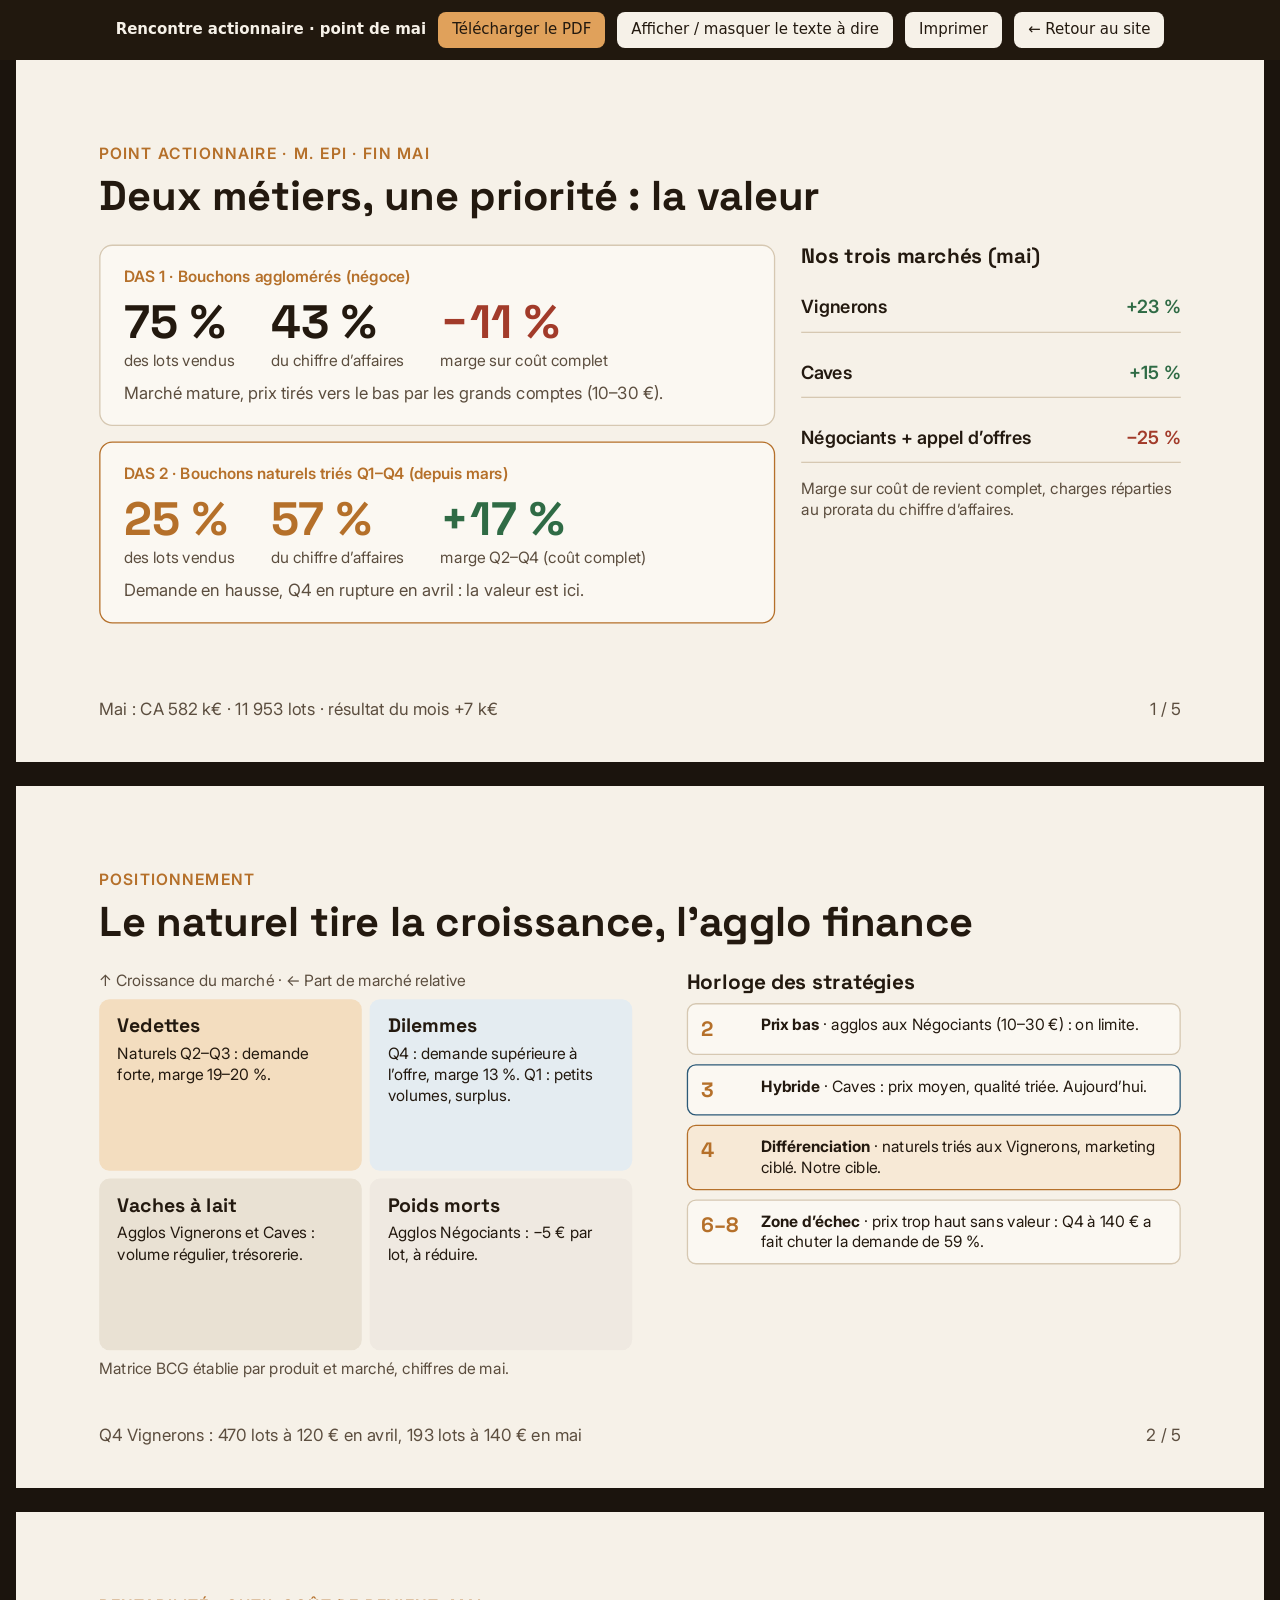
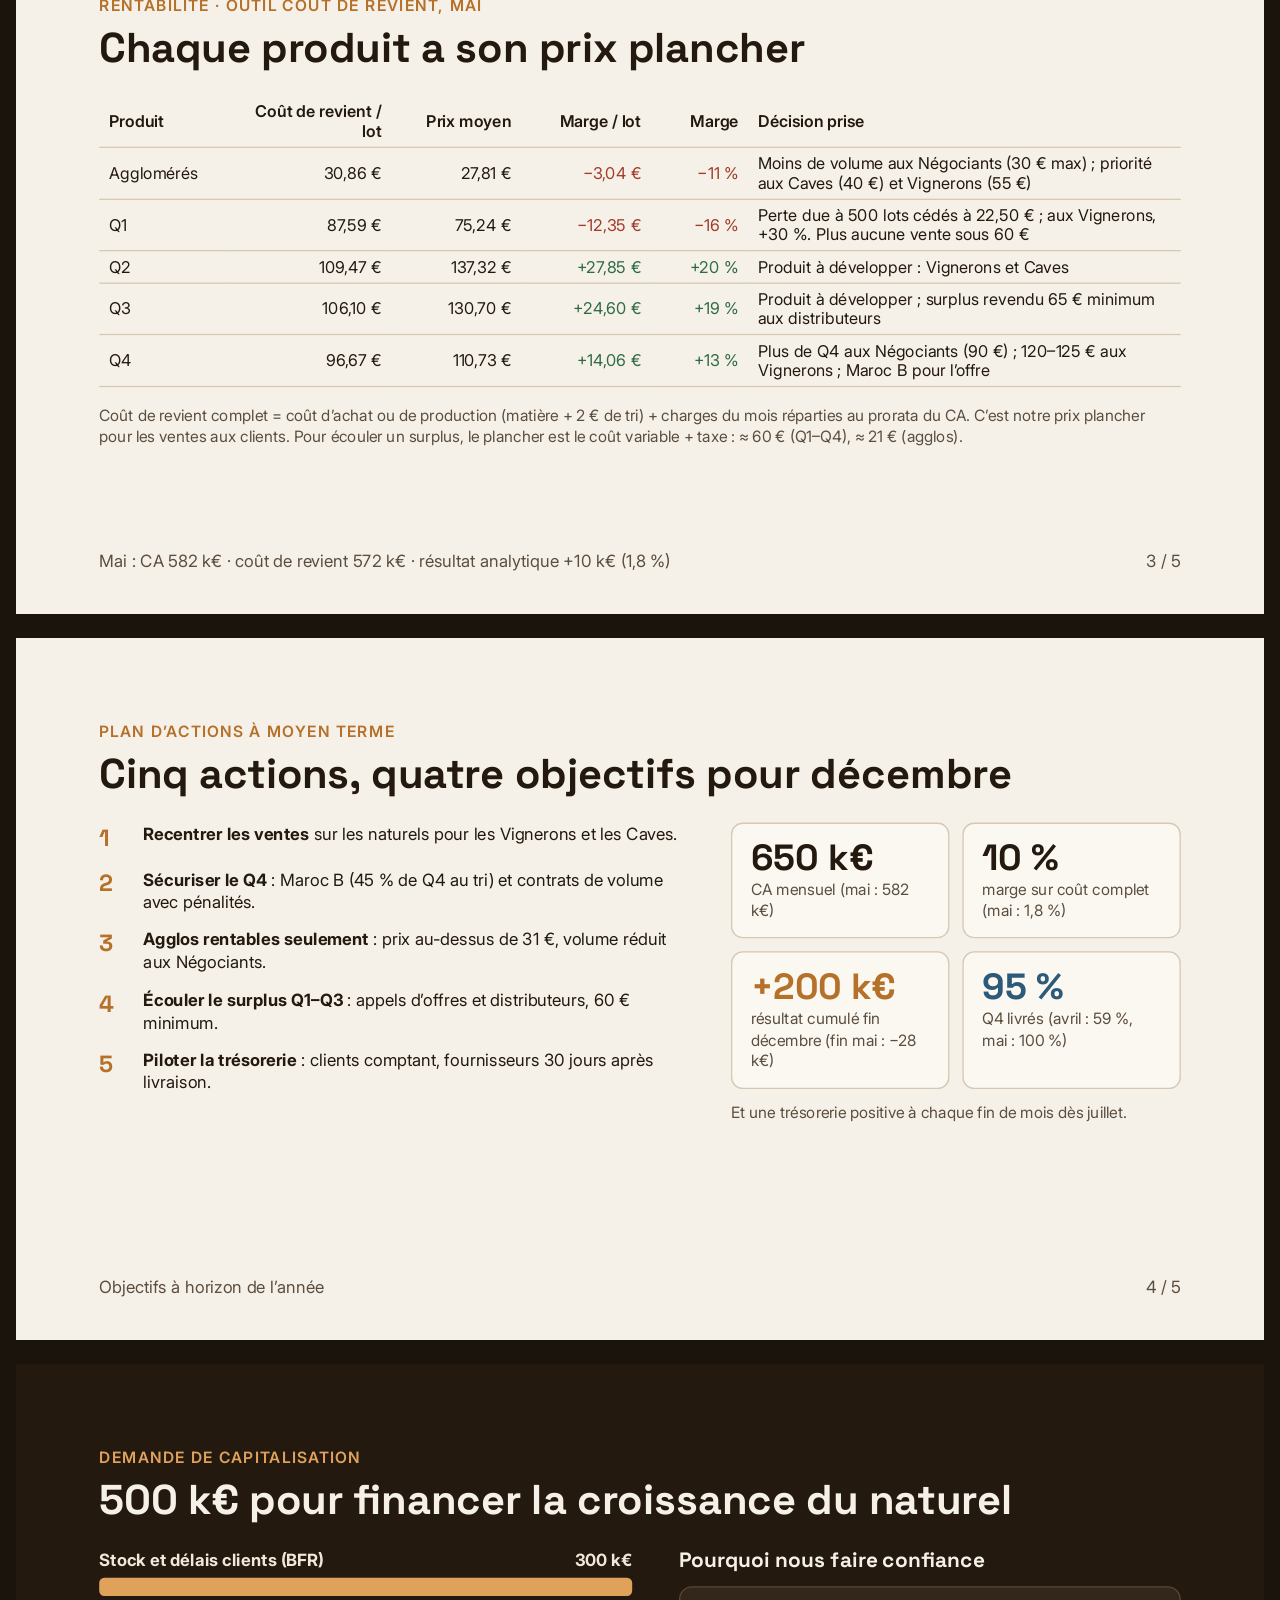
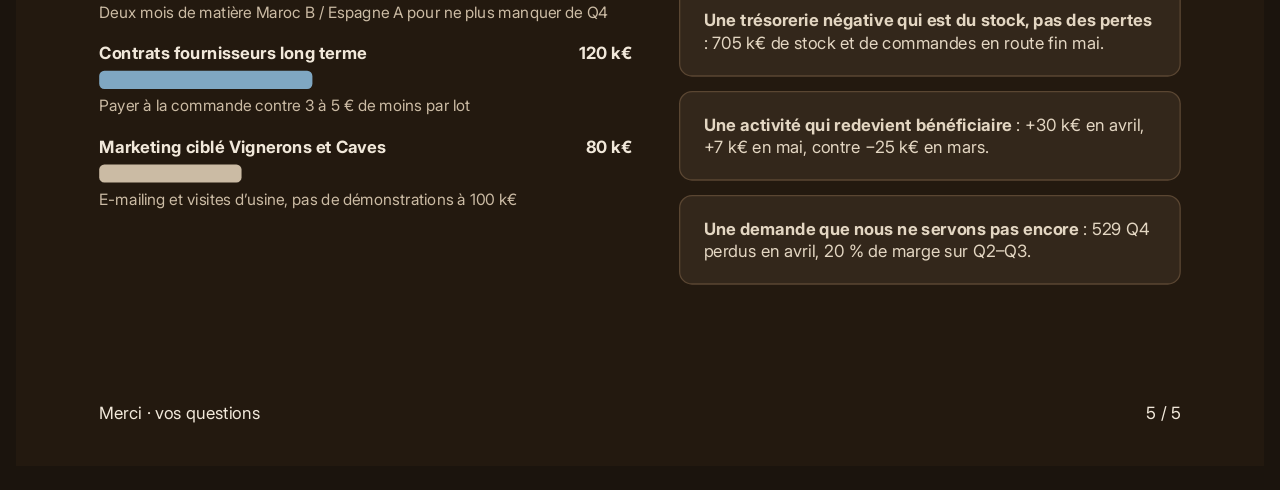
==== diaporama.html @ 63d37f74 "v2.14 : diaporama de la rencontre actionnaire (page + PDF téléchargeable), lien dans le tableau de b" ====
<!doctype html>
<html lang="fr"><head><meta charset="utf-8"><meta name="viewport" content="width=device-width, initial-scale=1">
<title>Rencontre actionnaire · point de mai</title>
<link rel="preconnect" href="https://fonts.googleapis.com"><link rel="stylesheet" href="https://fonts.googleapis.com/css2?family=Space+Grotesk:wght@300..700&family=Inter:wght@400;600&display=swap">
<style>
* { margin: 0; box-sizing: border-box; }
html, body { background: #1b140d; }
body { font: 32px/1.2 'Inter', Arial, sans-serif; }
.stage { width: 1920px; height: 1080px; position: relative; overflow: hidden; transform-origin: top left; }
.stage > section { width: 1920px; height: 1080px; position: relative; overflow: hidden; }
h1 { font-size: 96px; font-weight: 600 } h2 { font-size: 64px; font-weight: 600 } h3 { font-size: 44px; font-weight: 600 }
table { width: 100%; border-collapse: collapse; }
th, td { padding: .35em .6em; text-align: left; border-bottom: 2px solid #D6C8B2; }
th { font-weight: 600; }
.slot { position: relative; margin: 0 auto 24px; }
.fadeup { animation: none !important; }
.toolbar { position: sticky; top: 0; z-index: 5; display: flex; gap: 12px; align-items: center; justify-content: center; flex-wrap: wrap; padding: 12px 16px; background: #23190Fee; font: 15px/1.3 system-ui, sans-serif; color: #F6F1E8; }
.toolbar a, .toolbar button { font: inherit; color: #23190F; background: #F6F1E8; border: 0; border-radius: 8px; padding: 8px 14px; text-decoration: none; cursor: pointer; }
.toolbar .primary { background: #E0A15B; }
.notes { max-width: 980px; margin: 0 auto 48px; padding: 16px 20px; background: #F6F1E8; color: #23190F; border-radius: 10px; font: 16px/1.5 system-ui, sans-serif; display: none; }
.notes p + p { margin-top: 8px; }
body.shownotes .notes { display: block; }
@media print {
  @page { size: 1920px 1080px; margin: 0; }
  html, body { background: none; }
  .toolbar, .notes { display: none !important; }
  .slot { margin: 0; width: 1920px !important; height: 1080px !important; page-break-after: always; break-after: page; }
  .stage { transform: none !important; }
  .fadeup { animation: none !important; }
}

:root {
  --ink: #23190F;
  --paper: #F6F1E8;
  --paper2: #EDE4D4;
  --cork: #B5702A;
  --blue: #2C5A78;
  --muted: #5C4E3F;
  --line: #D6C8B2;
  --good: #2F6B45;
  --bad: #A23B2A;
}
body { font-family: 'Inter', Arial, sans-serif; color: var(--ink); }
section { padding: 128px 128px 160px; background: var(--paper); counter-increment: page; display: flex; flex-direction: column; }
section.dark { background: var(--ink); color: var(--paper); }
h1, h2, h3 { font-family: 'Space Grotesk', Arial, sans-serif; color: var(--ink); }
section.dark h1, section.dark h2, section.dark h3 { color: var(--paper); }
h2 { font-size: 64px; font-weight: 700; line-height: 1.05; margin-bottom: 40px; }
h3 { font-size: 32px; font-weight: 700; line-height: 1.15; }
p { font-size: 26px; line-height: 1.35; }
.eyebrow { font-size: 24px; font-weight: 600; color: var(--cork); letter-spacing: 2px; text-transform: uppercase; margin-bottom: 16px; }
.footer { position: absolute; left: 128px; bottom: 64px; width: 1664px; font-size: 24px; color: var(--muted); display: flex; justify-content: space-between; }
section.dark .footer { color: #CBBBA4; }
.row { display: flex; gap: 40px; }
.col { display: flex; flex-direction: column; gap: 24px; }
.card { background: #FBF8F2; border: 2px solid var(--line); border-radius: 20px; padding: 32px 36px; display: flex; flex-direction: column; gap: 16px; }
.card.accent { border-color: var(--cork); }
.card .tag { font-size: 24px; font-weight: 600; color: var(--cork); }
.card .body { font-size: 26px; color: var(--muted); }
.big { font-family: 'Space Grotesk', Arial, sans-serif; font-size: 72px; font-weight: 700; line-height: 1; color: var(--ink); }
.big.cork { color: var(--cork); }
.big.blue { color: var(--blue); }
.label { font-size: 24px; color: var(--muted); }
.stat { display: flex; flex-direction: column; gap: 8px; }
.seg { display: flex; justify-content: space-between; align-items: center; padding: 18px 0; border-bottom: 2px solid var(--line); }
.seg .name { font-size: 28px; font-weight: 600; }
.seg .val { font-size: 28px; font-weight: 600; }
.pos { color: var(--good); }
.neg { color: var(--bad); }
table.t { font-size: 26px; color: var(--ink); width: 1664px; }
.note { font-size: 24px; color: var(--muted); }
.quad { display: grid; grid-template-columns: 1fr 1fr; grid-template-rows: 1fr 1fr; gap: 12px; width: 820px; height: 540px; }
.qcell { border-radius: 16px; padding: 24px 28px; display: flex; flex-direction: column; gap: 10px; }
.qcell h3 { font-size: 30px; }
.qcell p { font-size: 24px; }
.q-star { background: #F3DDBF; }
.q-ques { background: #E4ECF1; }
.q-cow { background: #E9E1D3; }
.q-dog { background: #EFE9E1; }
.axis { font-size: 24px; color: var(--muted); }
.clock { display: flex; flex-direction: column; gap: 14px; width: 760px; }
.cl { display: flex; gap: 20px; align-items: flex-start; padding: 16px 20px; border-radius: 14px; background: #FBF8F2; border: 2px solid var(--line); }
.cl.now { border-color: var(--blue); }
.cl.target { border-color: var(--cork); background: #F7E9D6; }
.cl .n { font-family: 'Space Grotesk', Arial, sans-serif; font-size: 32px; font-weight: 700; color: var(--cork); width: 72px; flex-shrink: 0; }
.cl p { font-size: 24px; }
.action { display: flex; gap: 20px; align-items: flex-start; }
.action .n { font-family: 'Space Grotesk', Arial, sans-serif; font-size: 36px; font-weight: 700; color: var(--cork); width: 48px; flex-shrink: 0; }
.action p { font-size: 26px; }
.goal { background: #FBF8F2; border: 2px solid var(--line); border-radius: 18px; padding: 24px 28px; display: flex; flex-direction: column; gap: 6px; }
.goal .big { font-size: 56px; }
.bar { height: 28px; border-radius: 8px; }
.use { display: flex; flex-direction: column; gap: 10px; }
.use .top { display: flex; justify-content: space-between; }
.use .top p { font-size: 26px; }
section.dark .card { background: #33271B; border-color: #5A4632; }
section.dark .card .body { color: #E3D6C2; }
section.dark .label { color: #CBBBA4; }
section.dark .big { color: var(--paper); }
section.dark .big.cork { color: #E0A15B; }
section.dark p { color: #F1E8DA; }
section.dark .eyebrow { color: #E0A15B; }
.fadeup { animation: fadeup 600ms ease-out both; animation-delay: calc(var(--i, 0) * 120ms); }
@keyframes fadeup { from { opacity: 0; transform: translateY(16px); } to { opacity: 1; transform: translateY(0); } }
</style></head>
<body>
<div class="toolbar"><b>Rencontre actionnaire · point de mai</b>
<a class="primary" href="diaporama-actionnaire.pdf" download>Télécharger le PDF</a>
<button id="notesBtn">Afficher / masquer le texte à dire</button>
<button id="printBtn">Imprimer</button>
<a href="./">← Retour au site</a></div>
<div class="slot"><div class="stage"><section id="diag" data-transition="fade">
<p class="eyebrow">Point actionnaire · M. EPI · fin mai</p>
<h2>Deux métiers, une priorité : la valeur</h2>
<div class="row" style="flex:1">
<div class="col" style="width:1040px">
<div class="card fadeup" style="--i:0">
<p class="tag">DAS 1 · Bouchons agglomérés (négoce)</p>
<div class="row" style="gap:56px">
<div class="stat"><p class="big">75 %</p><p class="label">des lots vendus</p></div>
<div class="stat"><p class="big">43 %</p><p class="label">du chiffre d’affaires</p></div>
<div class="stat"><p class="big neg">−11 %</p><p class="label">marge sur coût complet</p></div>
</div>
<p class="body">Marché mature, prix tirés vers le bas par les grands comptes (10–30 €).</p>
</div>
<div class="card accent fadeup" style="--i:1">
<p class="tag">DAS 2 · Bouchons naturels triés Q1–Q4 (depuis mars)</p>
<div class="row" style="gap:56px">
<div class="stat"><p class="big cork">25 %</p><p class="label">des lots vendus</p></div>
<div class="stat"><p class="big cork">57 %</p><p class="label">du chiffre d’affaires</p></div>
<div class="stat"><p class="big pos">+17 %</p><p class="label">marge Q2–Q4 (coût complet)</p></div>
</div>
<p class="body">Demande en hausse, Q4 en rupture en avril : la valeur est ici.</p>
</div>
</div>
<div class="col fadeup" style="--i:2;width:584px">
<h3>Nos trois marchés (mai)</h3>
<div class="seg"><p class="name">Vignerons</p><p class="val pos">+23 %</p></div>
<div class="seg"><p class="name">Caves</p><p class="val pos">+15 %</p></div>
<div class="seg"><p class="name">Négociants + appel d’offres</p><p class="val neg">−25 %</p></div>
<p class="note">Marge sur coût de revient complet, charges réparties au prorata du chiffre d’affaires.</p>
</div>
</div>
<div class="footer"><p>Mai : CA 582 k€ · 11 953 lots · résultat du mois +7 k€</p><p>1 / 5</p></div>

</section>
</div></div><div class="notes"><b>Texte à dire · diapositive 1</b><p>Bonjour Monsieur EPI. En cinq minutes : notre diagnostic, notre positionnement, la rentabilité de chaque produit, notre plan et une demande de capital.</p><p>Nous avons deux domaines d’activité. Les agglomérés, notre métier historique : trois lots sur quatre, mais une marge négative sur coût complet, parce que les grands comptes imposent des prix entre 10 et 30 euros.</p><p>Depuis le rachat des trieuses en mars, les bouchons naturels triés : un lot sur quatre seulement, mais déjà 57 % du chiffre d’affaires et environ 17 % de marge sur les qualités Q2 à Q4.</p><p>Côté marchés, les Vignerons et les Caves sont rentables ; les Négociants, avec l’appel d’offres de mai, nous coûtent de l’argent. Notre diagnostic est simple : la valeur est dans le naturel, vendu aux Vignerons et aux Caves.</p></div><div class="slot"><div class="stage"><section id="bcg" data-transition="fade">
<p class="eyebrow">Positionnement</p>
<h2>Le naturel tire la croissance, l’agglo finance</h2>
<div class="row" style="gap:84px">
<div class="col" style="gap:12px">
<p class="axis">↑ Croissance du marché · ← Part de marché relative</p>
<div class="quad fadeup" style="--i:0">
<div class="qcell q-star"><h3>Vedettes</h3><p>Naturels Q2–Q3 : demande forte, marge 19–20 %.</p></div>
<div class="qcell q-ques"><h3>Dilemmes</h3><p>Q4 : demande supérieure à l’offre, marge 13 %. Q1 : petits volumes, surplus.</p></div>
<div class="qcell q-cow"><h3>Vaches à lait</h3><p>Agglos Vignerons et Caves : volume régulier, trésorerie.</p></div>
<div class="qcell q-dog"><h3>Poids morts</h3><p>Agglos Négociants : −5 € par lot, à réduire.</p></div>
</div>
<p class="note">Matrice BCG établie par produit et marché, chiffres de mai.</p>
</div>
<div class="clock fadeup" style="--i:1">
<h3>Horloge des stratégies</h3>
<div class="cl"><p class="n">2</p><p><b>Prix bas</b> · agglos aux Négociants (10–30 €) : on limite.</p></div>
<div class="cl now"><p class="n">3</p><p><b>Hybride</b> · Caves : prix moyen, qualité triée. Aujourd’hui.</p></div>
<div class="cl target"><p class="n">4</p><p><b>Différenciation</b> · naturels triés aux Vignerons, marketing ciblé. Notre cible.</p></div>
<div class="cl"><p class="n">6–8</p><p><b>Zone d’échec</b> · prix trop haut sans valeur : Q4 à 140 € a fait chuter la demande de 59 %.</p></div>
</div>
</div>
<div class="footer"><p>Q4 Vignerons : 470 lots à 120 € en avril, 193 lots à 140 € en mai</p><p>2 / 5</p></div>

</section>
</div></div><div class="notes"><b>Texte à dire · diapositive 2</b><p>Sur la matrice BCG, nos vedettes sont les bouchons naturels Q2 et Q3 : la demande monte et nous gagnons environ 20 % sur coût complet.</p><p>Le Q4 est un dilemme : la demande dépasse notre offre, mais sa marge est plus faible. Nous sécurisons son approvisionnement avec le Maroc B, qui donne 45 % de Q4 au tri.</p><p>Les agglomérés vendus aux Vignerons et aux Caves sont nos vaches à lait : ils font du volume et de la trésorerie. Les agglomérés vendus aux Négociants sont un poids mort : nous perdons environ 5 euros par lot.</p><p>Sur l’horloge des stratégies, nous quittons le prix bas pour aller vers la différenciation : des bouchons triés par qualité, vendus aux Vignerons avec un marketing ciblé. Nous avons aussi appris la limite : à 140 euros, la demande de Q4 des Vignerons a chuté de 59 %. Nous redescendons vers 120–125 euros.</p></div><div class="slot"><div class="stage"><section id="rentab" data-transition="fade">
<p class="eyebrow">Rentabilité · outil Coût de revient, mai</p>
<h2>Chaque produit a son prix plancher</h2>
<table class="t" style="font-size:25px">
<tr><th style="width:12%">Produit</th><th style="width:15%;text-align:right">Coût de revient / lot</th><th style="width:12%;text-align:right">Prix moyen</th><th style="width:12%;text-align:right">Marge / lot</th><th style="width:9%;text-align:right">Marge</th><th style="width:40%">Décision prise</th></tr>
<tr><td>Agglomérés</td><td style="text-align:right">30,86 €</td><td style="text-align:right">27,81 €</td><td style="text-align:right;color:#A23B2A">−3,04 €</td><td style="text-align:right;color:#A23B2A">−11 %</td><td>Moins de volume aux Négociants (30 € max) ; priorité aux Caves (40 €) et Vignerons (55 €)</td></tr>
<tr><td>Q1</td><td style="text-align:right">87,59 €</td><td style="text-align:right">75,24 €</td><td style="text-align:right;color:#A23B2A">−12,35 €</td><td style="text-align:right;color:#A23B2A">−16 %</td><td>Perte due à 500 lots cédés à 22,50 € ; aux Vignerons, +30 %. Plus aucune vente sous 60 €</td></tr>
<tr><td>Q2</td><td style="text-align:right">109,47 €</td><td style="text-align:right">137,32 €</td><td style="text-align:right;color:#2F6B45">+27,85 €</td><td style="text-align:right;color:#2F6B45">+20 %</td><td>Produit à développer : Vignerons et Caves</td></tr>
<tr><td>Q3</td><td style="text-align:right">106,10 €</td><td style="text-align:right">130,70 €</td><td style="text-align:right;color:#2F6B45">+24,60 €</td><td style="text-align:right;color:#2F6B45">+19 %</td><td>Produit à développer ; surplus revendu 65 € minimum aux distributeurs</td></tr>
<tr><td>Q4</td><td style="text-align:right">96,67 €</td><td style="text-align:right">110,73 €</td><td style="text-align:right;color:#2F6B45">+14,06 €</td><td style="text-align:right;color:#2F6B45">+13 %</td><td>Plus de Q4 aux Négociants (90 €) ; 120–125 € aux Vignerons ; Maroc B pour l’offre</td></tr>
</table>
<p class="note" style="margin-top:28px">Coût de revient complet = coût d’achat ou de production (matière + 2 € de tri) + charges du mois réparties au prorata du CA. C’est notre prix plancher pour les ventes aux clients. Pour écouler un surplus, le plancher est le coût variable + taxe : ≈ 60 € (Q1–Q4), ≈ 21 € (agglos).</p>
<div class="footer"><p>Mai : CA 582 k€ · coût de revient 572 k€ · résultat analytique +10 k€ (1,8 %)</p><p>3 / 5</p></div>

</section>
</div></div><div class="notes"><b>Texte à dire · diapositive 3</b><p>Voici la rentabilité de nos produits en mai, calculée avec l’outil Coût de revient : coût d’achat ou de production, plus les charges du mois réparties au prorata du chiffre d’affaires.</p><p>Les agglomérés nous coûtent 30,86 euros par lot et se vendent en moyenne 27,81 euros : nous perdons 3 euros par lot, à cause des Négociants plafonnés à 30 euros. Décision : moins de volume chez eux, priorité aux Caves et aux Vignerons.</p><p>Le Q1 est en perte uniquement à cause de 500 lots cédés à 22,50 euros lors de l’appel d’offres, une erreur que nous assumons. Vendu aux Vignerons, il rapporte 30 %. Nouvelle règle : aucune vente sous 60 euros.</p><p>Q2 et Q3 rapportent 20 % : ce sont les produits à développer. Le Q4 rapporte 13 % : nous arrêtons de le vendre 90 euros aux Négociants et sécurisons son approvisionnement.</p><p>Au total, en mai, 582 000 euros de chiffre d’affaires pour 572 000 euros de coût de revient : nous sommes à l’équilibre, et chaque décision ici vise à faire monter cette marge.</p></div><div class="slot"><div class="stage"><section id="plan" data-transition="fade">
<p class="eyebrow">Plan d’actions à moyen terme</p>
<h2>Cinq actions, quatre objectifs pour décembre</h2>
<div class="row" style="gap:72px">
<div class="col fadeup" style="--i:0;width:900px;gap:22px">
<div class="action"><p class="n">1</p><p><b>Recentrer les ventes</b> sur les naturels pour les Vignerons et les Caves.</p></div>
<div class="action"><p class="n">2</p><p><b>Sécuriser le Q4</b> : Maroc B (45 % de Q4 au tri) et contrats de volume avec pénalités.</p></div>
<div class="action"><p class="n">3</p><p><b>Agglos rentables seulement</b> : prix au-dessus de 31 €, volume réduit aux Négociants.</p></div>
<div class="action"><p class="n">4</p><p><b>Écouler le surplus Q1–Q3</b> : appels d’offres et distributeurs, 60 € minimum.</p></div>
<div class="action"><p class="n">5</p><p><b>Piloter la trésorerie</b> : clients comptant, fournisseurs 30 jours après livraison.</p></div>
</div>
<div class="col fadeup" style="--i:1;width:692px;gap:20px">
<div class="row" style="gap:20px">
<div class="goal" style="width:336px"><p class="big">650 k€</p><p class="label">CA mensuel (mai : 582 k€)</p></div>
<div class="goal" style="width:336px"><p class="big">10 %</p><p class="label">marge sur coût complet (mai : 1,8 %)</p></div>
</div>
<div class="row" style="gap:20px">
<div class="goal" style="width:336px"><p class="big cork">+200 k€</p><p class="label">résultat cumulé fin décembre (fin mai : −28 k€)</p></div>
<div class="goal" style="width:336px"><p class="big blue">95 %</p><p class="label">Q4 livrés (avril : 59 %, mai : 100 %)</p></div>
</div>
<p class="note">Et une trésorerie positive à chaque fin de mois dès juillet.</p>
</div>
</div>
<div class="footer"><p>Objectifs à horizon de l’année</p><p>4 / 5</p></div>

</section>
</div></div><div class="notes"><b>Texte à dire · diapositive 4</b><p>Notre plan tient en cinq actions.</p><p>Un : recentrer nos ventes sur les bouchons naturels, pour les Vignerons et les Caves, nos clients rentables.</p><p>Deux : sécuriser le Q4, avec le Maroc B qui donne 45 % de Q4 au tri, et des contrats de volume avec nos industriels, avec des pénalités écrites.</p><p>Trois : ne vendre d’agglomérés qu’à un prix rentable, au-dessus de 31 euros, et réduire le volume aux Négociants.</p><p>Quatre : écouler les Q1 à Q3 en trop par les appels d’offres et les ventes entre distributeurs, jamais sous 60 euros.</p><p>Cinq : piloter la trésorerie, avec des clients qui paient comptant et des fournisseurs payés 30 jours après la livraison.</p><p>Nos objectifs pour décembre : 650 000 euros de chiffre d’affaires par mois, 10 % de marge sur coût complet, un résultat cumulé de plus 200 000 euros, 95 % des Q4 livrés, et une trésorerie positive chaque mois dès juillet.</p></div><div class="slot"><div class="stage"><section id="capital" class="dark">
<p class="eyebrow">Demande de capitalisation</p>
<h2>500 k€ pour financer la croissance du naturel</h2>
<div class="row" style="gap:72px">
<div class="col fadeup" style="--i:0;width:820px;gap:28px">
<div class="use"><div class="top"><p><b>Stock et délais clients (BFR)</b></p><p><b>300 k€</b></p></div><div class="bar" style="width:820px;background:#E0A15B"></div><p class="label">Deux mois de matière Maroc B / Espagne A pour ne plus manquer de Q4</p></div>
<div class="use"><div class="top"><p><b>Contrats fournisseurs long terme</b></p><p><b>120 k€</b></p></div><div class="bar" style="width:328px;background:#7FA7C2"></div><p class="label">Payer à la commande contre 3 à 5 € de moins par lot</p></div>
<div class="use"><div class="top"><p><b>Marketing ciblé Vignerons et Caves</b></p><p><b>80 k€</b></p></div><div class="bar" style="width:219px;background:#CBBBA4"></div><p class="label">E-mailing et visites d’usine, pas de démonstrations à 100 k€</p></div>
</div>
<div class="col fadeup" style="--i:1;width:772px;gap:22px">
<h3>Pourquoi nous faire confiance</h3>
<div class="card"><p class="body"><b>Une trésorerie négative qui est du stock, pas des pertes</b> : 705 k€ de stock et de commandes en route fin mai.</p></div>
<div class="card"><p class="body"><b>Une activité qui redevient bénéficiaire</b> : +30 k€ en avril, +7 k€ en mai, contre −25 k€ en mars.</p></div>
<div class="card"><p class="body"><b>Une demande que nous ne servons pas encore</b> : 529 Q4 perdus en avril, 20 % de marge sur Q2–Q3.</p></div>
</div>
</div>
<div class="footer"><p>Merci · vos questions</p><p>5 / 5</p></div>

</section>
</div></div><div class="notes"><b>Texte à dire · diapositive 5</b><p>Pour finir, nous demandons 500 000 euros de capital supplémentaire.</p><p>300 000 euros financeront notre besoin en fonds de roulement : deux mois de matière Maroc B et Espagne A, pour ne plus jamais manquer de Q4, et la possibilité d’accorder des délais à nos meilleurs clients.</p><p>120 000 euros nous permettront de signer des contrats longs avec nos industriels, payés à la commande, en échange de 3 à 5 euros de moins par lot.</p><p>80 000 euros iront au marketing ciblé vers les Vignerons et les Caves. Nous écartons volontairement les démonstrations à 100 000 euros, trop chères pour ce qu’elles rapportent.</p><p>Pourquoi nous faire confiance ? Notre trésorerie négative correspond à 705 000 euros de stock et de commandes, pas à des pertes. L’activité est redevenue bénéficiaire depuis avril. Et la demande est là : en avril, nous avons refusé 529 lots de Q4 faute de stock.</p><p>Merci, nous sommes prêts pour vos questions.</p></div>
<script>
function fit(){ const w=Math.min(window.innerWidth-32,1600); const k=w/1920;
  document.querySelectorAll('.slot').forEach(s=>{s.style.width=1920*k+'px'; s.style.height=1080*k+'px'; s.firstElementChild.style.transform='scale('+k+')';}); }
window.addEventListener('resize',fit); fit();
document.getElementById('notesBtn').onclick=()=>{document.body.classList.toggle('shownotes'); fit();};
document.getElementById('printBtn').onclick=()=>window.print();
</script>
</body></html>
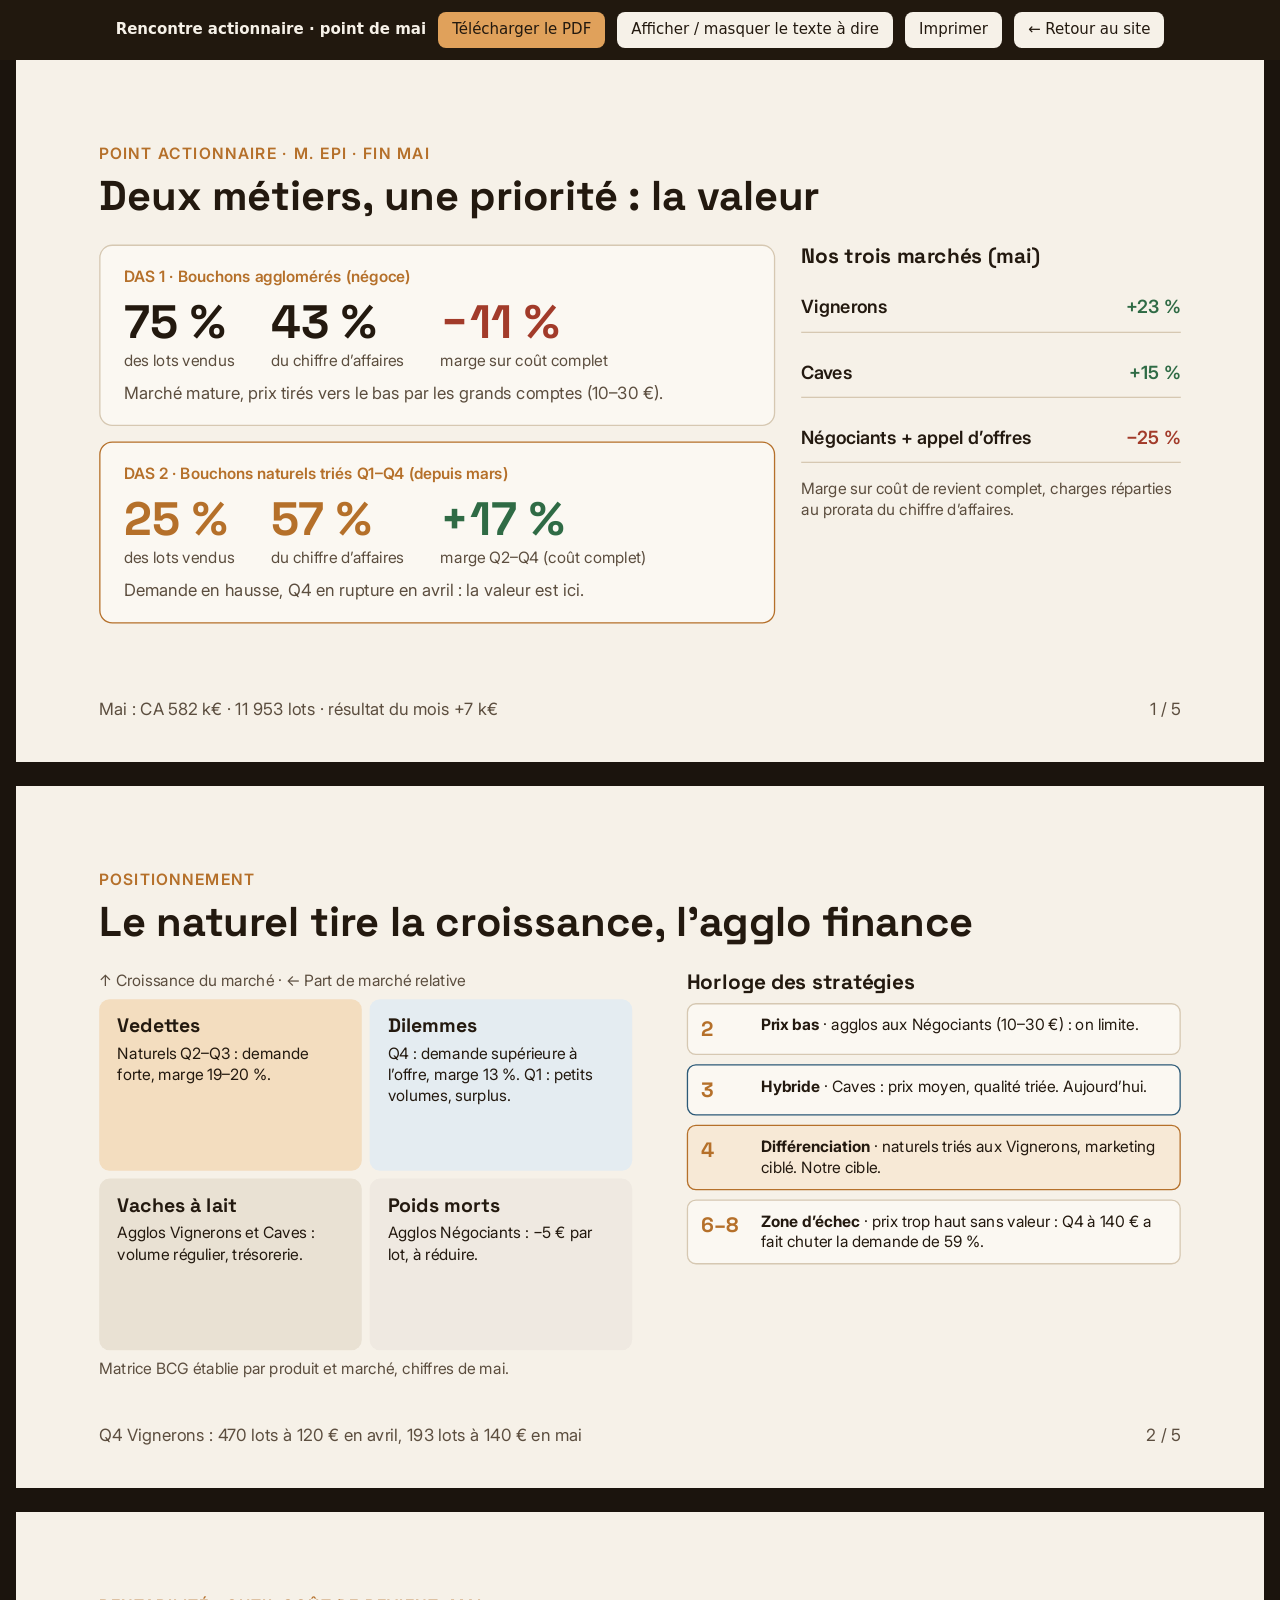
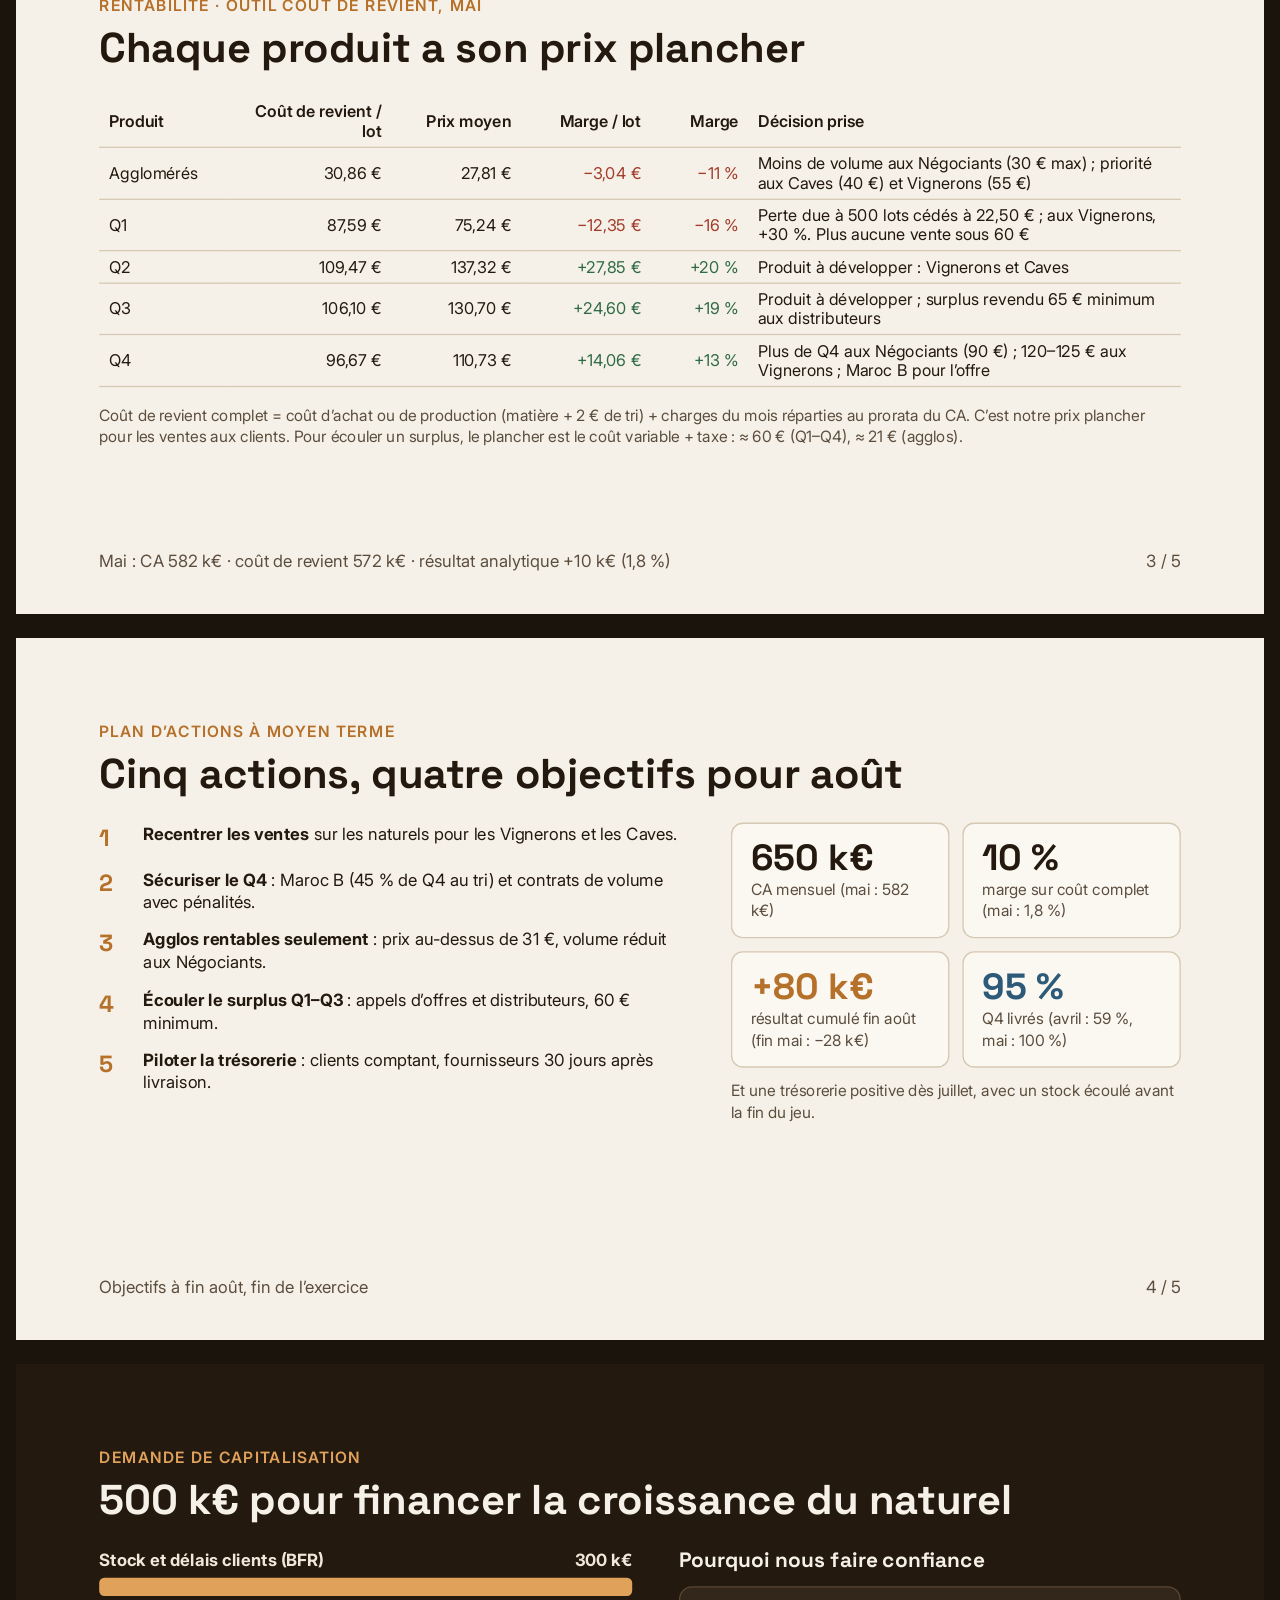
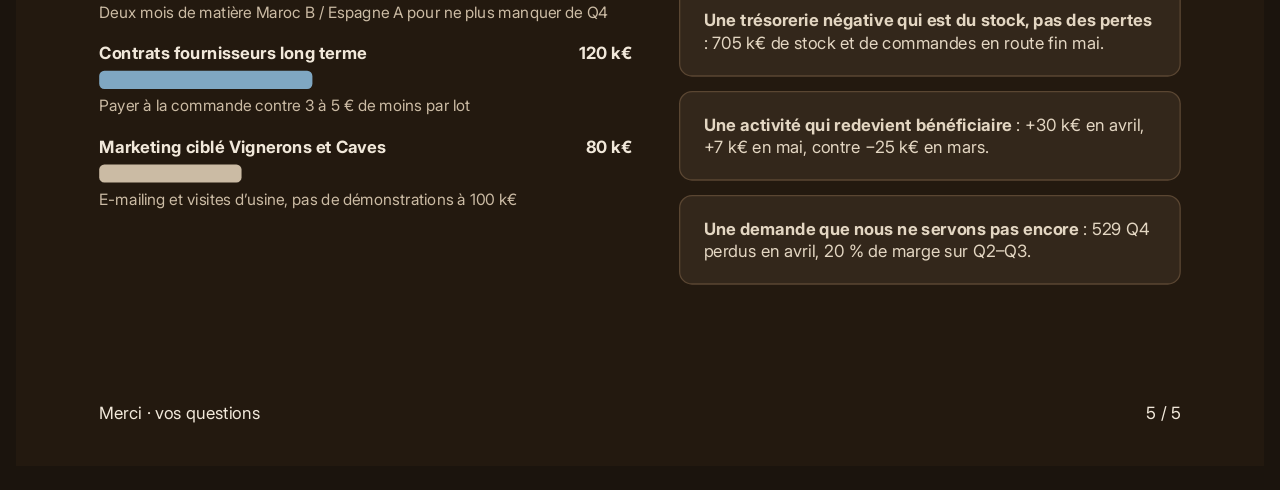
==== commit 5c3b5a41: "v2.15 : le jeu se termine en août (8 mois), diaporama recalé sur fin août Co-Authored-By: Claude Opu" ====
--- a/diaporama.html
+++ b/diaporama.html
@@ -186,7 +186,7 @@
 </section>
 </div></div><div class="notes"><b>Texte à dire · diapositive 3</b><p>Voici la rentabilité de nos produits en mai, calculée avec l’outil Coût de revient : coût d’achat ou de production, plus les charges du mois réparties au prorata du chiffre d’affaires.</p><p>Les agglomérés nous coûtent 30,86 euros par lot et se vendent en moyenne 27,81 euros : nous perdons 3 euros par lot, à cause des Négociants plafonnés à 30 euros. Décision : moins de volume chez eux, priorité aux Caves et aux Vignerons.</p><p>Le Q1 est en perte uniquement à cause de 500 lots cédés à 22,50 euros lors de l’appel d’offres, une erreur que nous assumons. Vendu aux Vignerons, il rapporte 30 %. Nouvelle règle : aucune vente sous 60 euros.</p><p>Q2 et Q3 rapportent 20 % : ce sont les produits à développer. Le Q4 rapporte 13 % : nous arrêtons de le vendre 90 euros aux Négociants et sécurisons son approvisionnement.</p><p>Au total, en mai, 582 000 euros de chiffre d’affaires pour 572 000 euros de coût de revient : nous sommes à l’équilibre, et chaque décision ici vise à faire monter cette marge.</p></div><div class="slot"><div class="stage"><section id="plan" data-transition="fade">
 <p class="eyebrow">Plan d’actions à moyen terme</p>
-<h2>Cinq actions, quatre objectifs pour décembre</h2>
+<h2>Cinq actions, quatre objectifs pour août</h2>
 <div class="row" style="gap:72px">
 <div class="col fadeup" style="--i:0;width:900px;gap:22px">
 <div class="action"><p class="n">1</p><p><b>Recentrer les ventes</b> sur les naturels pour les Vignerons et les Caves.</p></div>
@@ -201,16 +201,16 @@
 <div class="goal" style="width:336px"><p class="big">10 %</p><p class="label">marge sur coût complet (mai : 1,8 %)</p></div>
 </div>
 <div class="row" style="gap:20px">
-<div class="goal" style="width:336px"><p class="big cork">+200 k€</p><p class="label">résultat cumulé fin décembre (fin mai : −28 k€)</p></div>
+<div class="goal" style="width:336px"><p class="big cork">+80 k€</p><p class="label">résultat cumulé fin août (fin mai : −28 k€)</p></div>
 <div class="goal" style="width:336px"><p class="big blue">95 %</p><p class="label">Q4 livrés (avril : 59 %, mai : 100 %)</p></div>
 </div>
-<p class="note">Et une trésorerie positive à chaque fin de mois dès juillet.</p>
-</div>
-</div>
-<div class="footer"><p>Objectifs à horizon de l’année</p><p>4 / 5</p></div>
-
-</section>
-</div></div><div class="notes"><b>Texte à dire · diapositive 4</b><p>Notre plan tient en cinq actions.</p><p>Un : recentrer nos ventes sur les bouchons naturels, pour les Vignerons et les Caves, nos clients rentables.</p><p>Deux : sécuriser le Q4, avec le Maroc B qui donne 45 % de Q4 au tri, et des contrats de volume avec nos industriels, avec des pénalités écrites.</p><p>Trois : ne vendre d’agglomérés qu’à un prix rentable, au-dessus de 31 euros, et réduire le volume aux Négociants.</p><p>Quatre : écouler les Q1 à Q3 en trop par les appels d’offres et les ventes entre distributeurs, jamais sous 60 euros.</p><p>Cinq : piloter la trésorerie, avec des clients qui paient comptant et des fournisseurs payés 30 jours après la livraison.</p><p>Nos objectifs pour décembre : 650 000 euros de chiffre d’affaires par mois, 10 % de marge sur coût complet, un résultat cumulé de plus 200 000 euros, 95 % des Q4 livrés, et une trésorerie positive chaque mois dès juillet.</p></div><div class="slot"><div class="stage"><section id="capital" class="dark">
+<p class="note">Et une trésorerie positive dès juillet, avec un stock écoulé avant la fin du jeu.</p>
+</div>
+</div>
+<div class="footer"><p>Objectifs à fin août, fin de l’exercice</p><p>4 / 5</p></div>
+
+</section>
+</div></div><div class="notes"><b>Texte à dire · diapositive 4</b><p>Notre plan tient en cinq actions.</p><p>Un : recentrer nos ventes sur les bouchons naturels, pour les Vignerons et les Caves, nos clients rentables.</p><p>Deux : sécuriser le Q4, avec le Maroc B qui donne 45 % de Q4 au tri, et des contrats de volume avec nos industriels, avec des pénalités écrites.</p><p>Trois : ne vendre d’agglomérés qu’à un prix rentable, au-dessus de 31 euros, et réduire le volume aux Négociants.</p><p>Quatre : écouler les Q1 à Q3 en trop par les appels d’offres et les ventes entre distributeurs, jamais sous 60 euros.</p><p>Cinq : piloter la trésorerie, avec des clients qui paient comptant et des fournisseurs payés 30 jours après la livraison.</p><p>Nos objectifs pour fin août, la fin de l’exercice : 650 000 euros de chiffre d’affaires par mois, 10 % de marge sur coût complet, un résultat cumulé de plus 80 000 euros, soit environ 36 000 euros par mois de juin à août, 95 % des Q4 livrés, une trésorerie positive dès juillet et un stock écoulé avant la fin.</p></div><div class="slot"><div class="stage"><section id="capital" class="dark">
 <p class="eyebrow">Demande de capitalisation</p>
 <h2>500 k€ pour financer la croissance du naturel</h2>
 <div class="row" style="gap:72px">
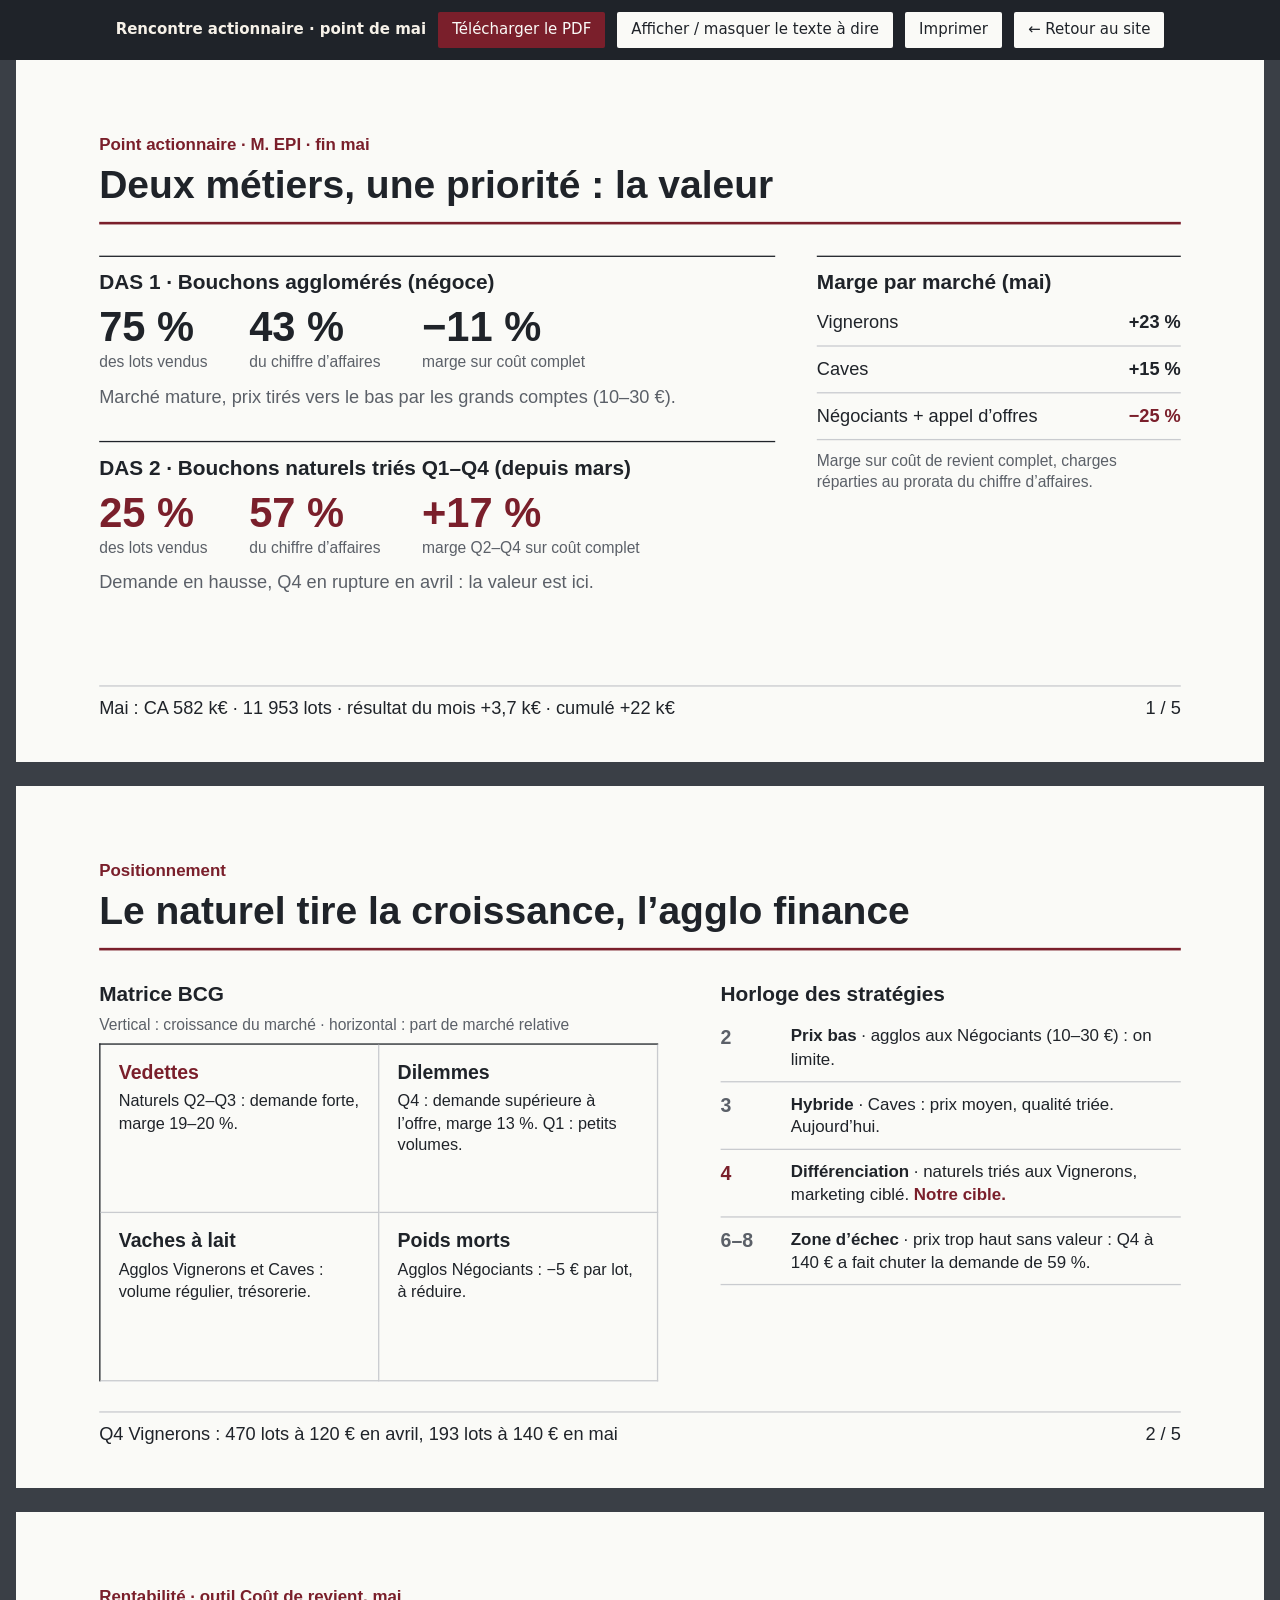
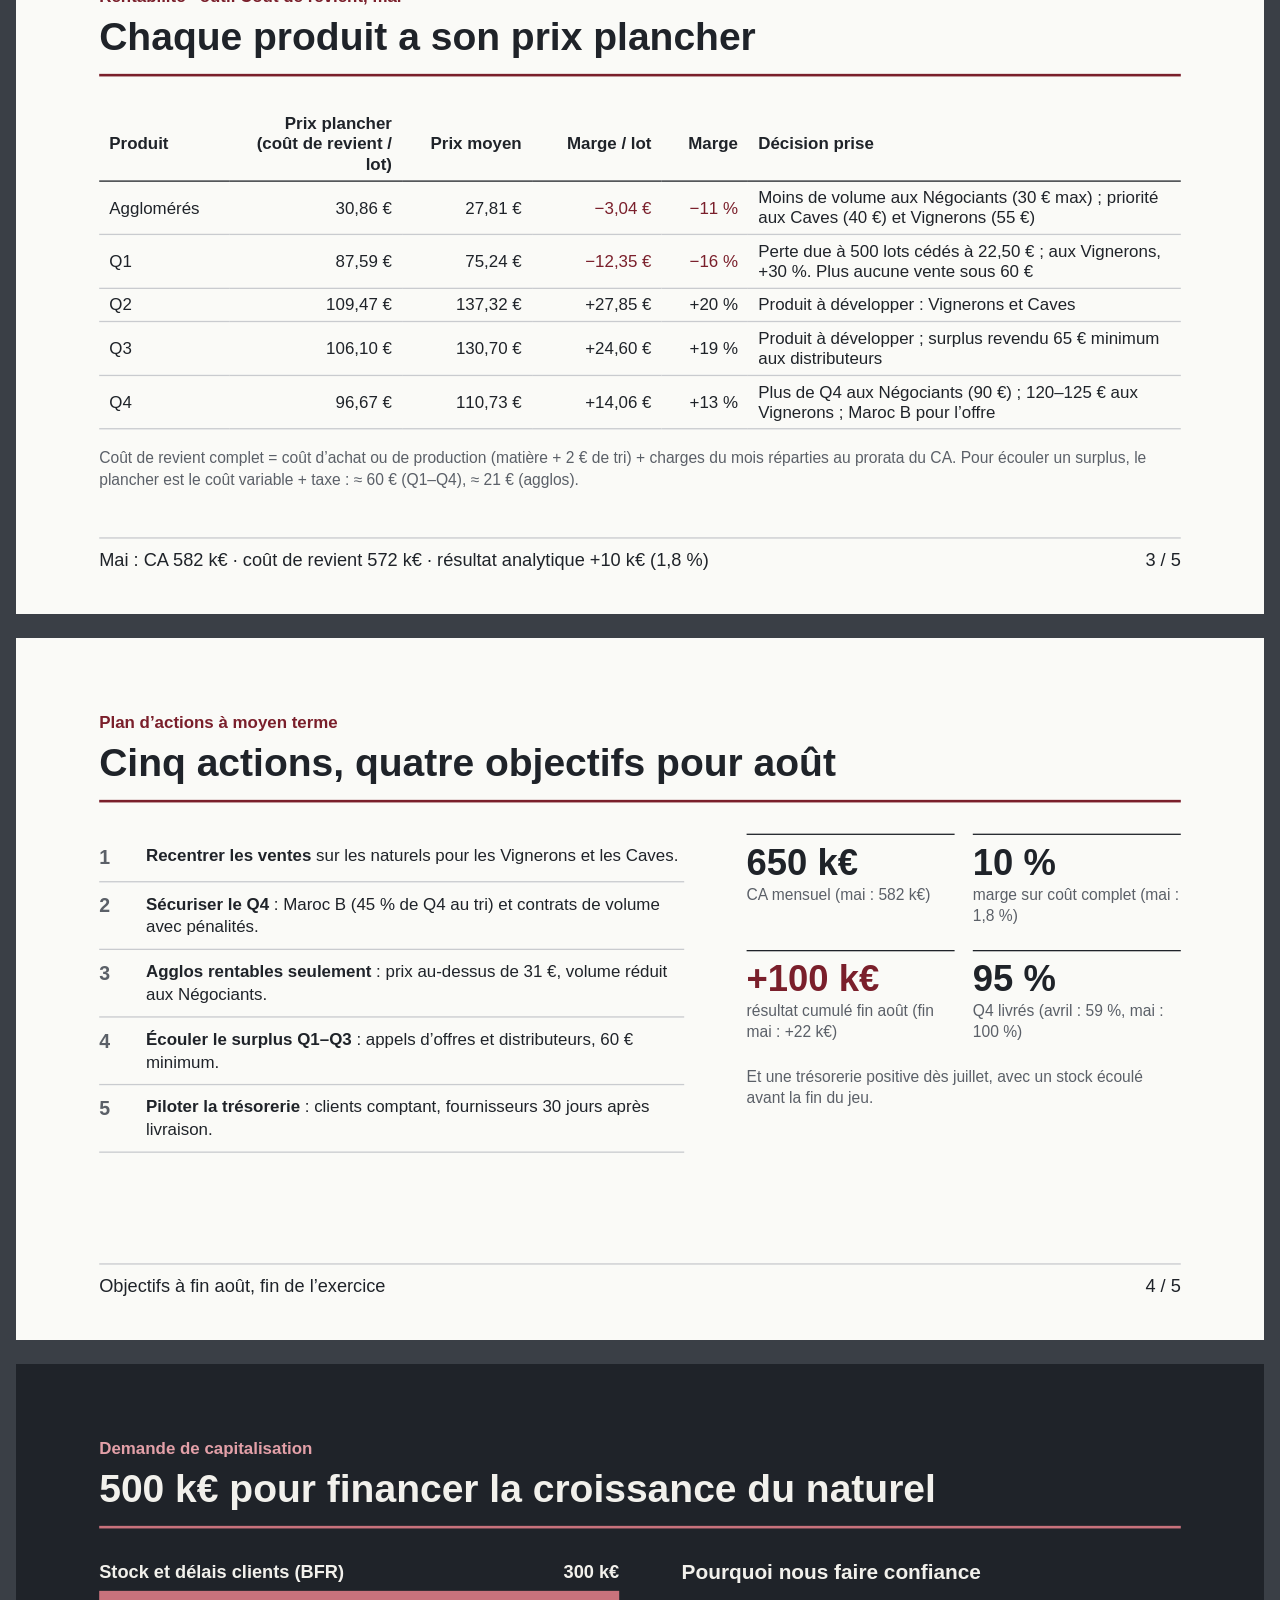
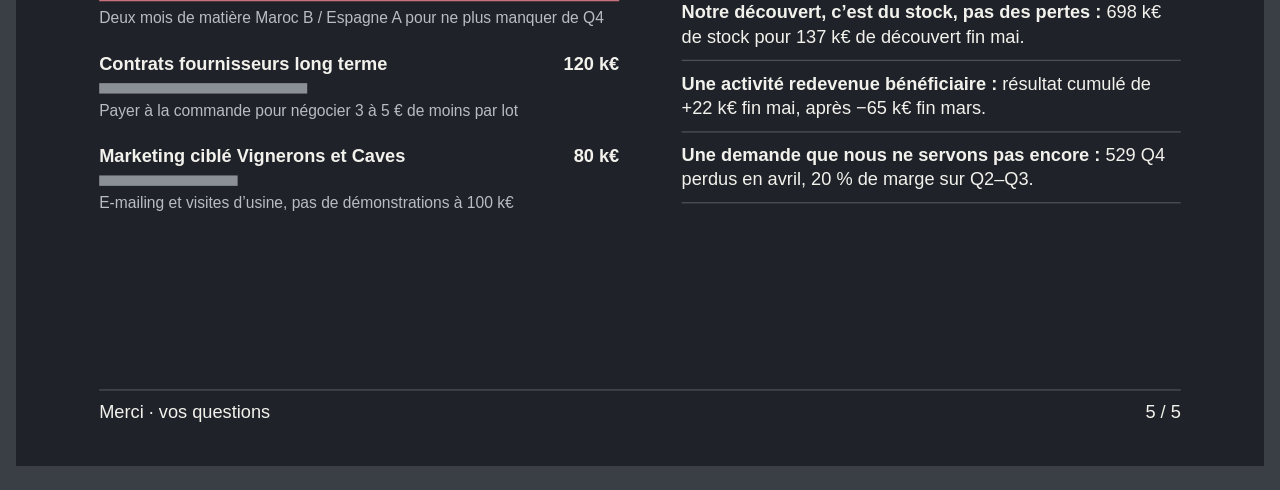
==== commit 84640101: "Diaporama actionnaire : style sobre (sans encadrés arrondis) et chiffres du jeu fin mai Co-Authored-" ====
--- a/diaporama.html
+++ b/diaporama.html
@@ -1,23 +1,24 @@
 <!doctype html>
 <html lang="fr"><head><meta charset="utf-8"><meta name="viewport" content="width=device-width, initial-scale=1">
 <title>Rencontre actionnaire · point de mai</title>
-<link rel="preconnect" href="https://fonts.googleapis.com"><link rel="stylesheet" href="https://fonts.googleapis.com/css2?family=Space+Grotesk:wght@300..700&family=Inter:wght@400;600&display=swap">
+
 <style>
 * { margin: 0; box-sizing: border-box; }
-html, body { background: #1b140d; }
-body { font: 32px/1.2 'Inter', Arial, sans-serif; }
+html, body { background: #3A3F46; }
+body { font: 32px/1.2 Arial, Helvetica, sans-serif; }
 .stage { width: 1920px; height: 1080px; position: relative; overflow: hidden; transform-origin: top left; }
 .stage > section { width: 1920px; height: 1080px; position: relative; overflow: hidden; }
 h1 { font-size: 96px; font-weight: 600 } h2 { font-size: 64px; font-weight: 600 } h3 { font-size: 44px; font-weight: 600 }
 table { width: 100%; border-collapse: collapse; }
-th, td { padding: .35em .6em; text-align: left; border-bottom: 2px solid #D6C8B2; }
+th, td { padding: .35em .6em; text-align: left; border-bottom: 2px solid #C9CBCF; }
+th { border-bottom: 2px solid #1F2329; }
 th { font-weight: 600; }
 .slot { position: relative; margin: 0 auto 24px; }
 .fadeup { animation: none !important; }
-.toolbar { position: sticky; top: 0; z-index: 5; display: flex; gap: 12px; align-items: center; justify-content: center; flex-wrap: wrap; padding: 12px 16px; background: #23190Fee; font: 15px/1.3 system-ui, sans-serif; color: #F6F1E8; }
-.toolbar a, .toolbar button { font: inherit; color: #23190F; background: #F6F1E8; border: 0; border-radius: 8px; padding: 8px 14px; text-decoration: none; cursor: pointer; }
-.toolbar .primary { background: #E0A15B; }
-.notes { max-width: 980px; margin: 0 auto 48px; padding: 16px 20px; background: #F6F1E8; color: #23190F; border-radius: 10px; font: 16px/1.5 system-ui, sans-serif; display: none; }
+.toolbar { position: sticky; top: 0; z-index: 5; display: flex; gap: 12px; align-items: center; justify-content: center; flex-wrap: wrap; padding: 12px 16px; background: #1F2329; font: 15px/1.3 system-ui, sans-serif; color: #F6F1E8; }
+.toolbar a, .toolbar button { font: inherit; color: #1F2329; background: #FAFAF7; border: 0; border-radius: 2px; padding: 8px 14px; text-decoration: none; cursor: pointer; }
+.toolbar .primary { background: #7A1F2B; color: #FAFAF7; }
+.notes { max-width: 980px; margin: 0 auto 48px; padding: 16px 20px; background: #FAFAF7; color: #1F2329; border-radius: 2px; font: 16px/1.5 system-ui, sans-serif; display: none; }
 .notes p + p { margin-top: 8px; }
 body.shownotes .notes { display: block; }
 @media print {
@@ -30,78 +31,58 @@
 }
 
 :root {
-  --ink: #23190F;
-  --paper: #F6F1E8;
-  --paper2: #EDE4D4;
-  --cork: #B5702A;
-  --blue: #2C5A78;
-  --muted: #5C4E3F;
-  --line: #D6C8B2;
-  --good: #2F6B45;
-  --bad: #A23B2A;
+  --ink: #1F2329;
+  --paper: #FAFAF7;
+  --wine: #7A1F2B;
+  --grey: #5B6068;
+  --rule: #C9CBCF;
+  --light: #ECECE8;
 }
-body { font-family: 'Inter', Arial, sans-serif; color: var(--ink); }
-section { padding: 128px 128px 160px; background: var(--paper); counter-increment: page; display: flex; flex-direction: column; }
-section.dark { background: var(--ink); color: var(--paper); }
-h1, h2, h3 { font-family: 'Space Grotesk', Arial, sans-serif; color: var(--ink); }
-section.dark h1, section.dark h2, section.dark h3 { color: var(--paper); }
-h2 { font-size: 64px; font-weight: 700; line-height: 1.05; margin-bottom: 40px; }
-h3 { font-size: 32px; font-weight: 700; line-height: 1.15; }
-p { font-size: 26px; line-height: 1.35; }
-.eyebrow { font-size: 24px; font-weight: 600; color: var(--cork); letter-spacing: 2px; text-transform: uppercase; margin-bottom: 16px; }
-.footer { position: absolute; left: 128px; bottom: 64px; width: 1664px; font-size: 24px; color: var(--muted); display: flex; justify-content: space-between; }
-section.dark .footer { color: #CBBBA4; }
-.row { display: flex; gap: 40px; }
+body { font-family: Arial, Helvetica, sans-serif; color: var(--ink); }
+section { padding: 112px 128px 160px; background: var(--paper); display: flex; flex-direction: column; }
+section.dark { background: var(--ink); }
+h1, h2, h3 { font-family: Arial, Helvetica, sans-serif; color: var(--ink); }
+h2 { font-size: 60px; font-weight: 700; line-height: 1.1; padding-bottom: 24px; border-bottom: 4px solid var(--wine); margin-bottom: 48px; }
+h3 { font-size: 32px; font-weight: 700; line-height: 1.2; }
+p { font-size: 28px; line-height: 1.35; color: var(--ink); }
+.kicker { font-size: 26px; color: var(--wine); font-weight: 700; margin-bottom: 12px; }
+.footer { position: absolute; left: 128px; bottom: 64px; width: 1664px; font-size: 24px; color: var(--grey); display: flex; justify-content: space-between; border-top: 2px solid var(--rule); padding-top: 14px; }
+.row { display: flex; gap: 64px; }
 .col { display: flex; flex-direction: column; gap: 24px; }
-.card { background: #FBF8F2; border: 2px solid var(--line); border-radius: 20px; padding: 32px 36px; display: flex; flex-direction: column; gap: 16px; }
-.card.accent { border-color: var(--cork); }
-.card .tag { font-size: 24px; font-weight: 600; color: var(--cork); }
-.card .body { font-size: 26px; color: var(--muted); }
-.big { font-family: 'Space Grotesk', Arial, sans-serif; font-size: 72px; font-weight: 700; line-height: 1; color: var(--ink); }
-.big.cork { color: var(--cork); }
-.big.blue { color: var(--blue); }
-.label { font-size: 24px; color: var(--muted); }
-.stat { display: flex; flex-direction: column; gap: 8px; }
-.seg { display: flex; justify-content: space-between; align-items: center; padding: 18px 0; border-bottom: 2px solid var(--line); }
-.seg .name { font-size: 28px; font-weight: 600; }
-.seg .val { font-size: 28px; font-weight: 600; }
-.pos { color: var(--good); }
-.neg { color: var(--bad); }
+.muted { color: var(--grey); }
+.small { font-size: 24px; color: var(--grey); }
+.wine { color: var(--wine); }
+.num { font-size: 64px; font-weight: 700; line-height: 1; color: var(--ink); }
+.num.wine { color: var(--wine); }
+.block { border-top: 2px solid var(--ink); padding-top: 20px; display: flex; flex-direction: column; gap: 18px; }
+.figs { display: flex; gap: 64px; }
+.fig { display: flex; flex-direction: column; gap: 6px; }
+.line { display: flex; justify-content: space-between; padding: 16px 0; border-bottom: 2px solid var(--rule); }
+.line p { font-size: 28px; }
 table.t { font-size: 26px; color: var(--ink); width: 1664px; }
-.note { font-size: 24px; color: var(--muted); }
-.quad { display: grid; grid-template-columns: 1fr 1fr; grid-template-rows: 1fr 1fr; gap: 12px; width: 820px; height: 540px; }
-.qcell { border-radius: 16px; padding: 24px 28px; display: flex; flex-direction: column; gap: 10px; }
-.qcell h3 { font-size: 30px; }
-.qcell p { font-size: 24px; }
-.q-star { background: #F3DDBF; }
-.q-ques { background: #E4ECF1; }
-.q-cow { background: #E9E1D3; }
-.q-dog { background: #EFE9E1; }
-.axis { font-size: 24px; color: var(--muted); }
-.clock { display: flex; flex-direction: column; gap: 14px; width: 760px; }
-.cl { display: flex; gap: 20px; align-items: flex-start; padding: 16px 20px; border-radius: 14px; background: #FBF8F2; border: 2px solid var(--line); }
-.cl.now { border-color: var(--blue); }
-.cl.target { border-color: var(--cork); background: #F7E9D6; }
-.cl .n { font-family: 'Space Grotesk', Arial, sans-serif; font-size: 32px; font-weight: 700; color: var(--cork); width: 72px; flex-shrink: 0; }
-.cl p { font-size: 24px; }
-.action { display: flex; gap: 20px; align-items: flex-start; }
-.action .n { font-family: 'Space Grotesk', Arial, sans-serif; font-size: 36px; font-weight: 700; color: var(--cork); width: 48px; flex-shrink: 0; }
-.action p { font-size: 26px; }
-.goal { background: #FBF8F2; border: 2px solid var(--line); border-radius: 18px; padding: 24px 28px; display: flex; flex-direction: column; gap: 6px; }
-.goal .big { font-size: 56px; }
-.bar { height: 28px; border-radius: 8px; }
+.grid2 { display: grid; grid-template-columns: 1fr 1fr; grid-template-rows: 1fr 1fr; width: 860px; height: 520px; border-top: 2px solid var(--ink); border-left: 2px solid var(--ink); }
+.cell { padding: 24px 28px; border-right: 2px solid var(--rule); border-bottom: 2px solid var(--rule); display: flex; flex-direction: column; gap: 10px; }
+.cell h3 { font-size: 30px; }
+.cell p { font-size: 25px; }
+.cell.key h3 { color: var(--wine); }
+.step { display: flex; gap: 24px; padding: 16px 0; border-bottom: 2px solid var(--rule); }
+.step .n { font-size: 30px; font-weight: 700; color: var(--grey); width: 84px; flex-shrink: 0; }
+.step.key .n { color: var(--wine); }
+.step p { font-size: 26px; }
+.goal { border-top: 2px solid var(--ink); padding-top: 14px; display: flex; flex-direction: column; gap: 6px; width: 320px; }
+.goal .num { font-size: 56px; }
+.bar { height: 16px; background: var(--wine); }
+.bar.grey { background: #8B9097; }
 .use { display: flex; flex-direction: column; gap: 10px; }
 .use .top { display: flex; justify-content: space-between; }
-.use .top p { font-size: 26px; }
-section.dark .card { background: #33271B; border-color: #5A4632; }
-section.dark .card .body { color: #E3D6C2; }
-section.dark .label { color: #CBBBA4; }
-section.dark .big { color: var(--paper); }
-section.dark .big.cork { color: #E0A15B; }
-section.dark p { color: #F1E8DA; }
-section.dark .eyebrow { color: #E0A15B; }
-.fadeup { animation: fadeup 600ms ease-out both; animation-delay: calc(var(--i, 0) * 120ms); }
-@keyframes fadeup { from { opacity: 0; transform: translateY(16px); } to { opacity: 1; transform: translateY(0); } }
+section.dark h2, section.dark h3, section.dark p, section.dark .num { color: #F2F1EC; }
+section.dark h2 { border-bottom-color: #C9727C; }
+section.dark .kicker, section.dark .wine { color: #E3A0A8; }
+section.dark .small, section.dark .muted { color: #B9BCC2; }
+section.dark .footer { color: #B9BCC2; border-top-color: #4A4F57; }
+section.dark .line { border-bottom-color: #4A4F57; }
+section.dark .bar { background: #C9727C; }
+section.dark .bar.grey { background: #8B9097; }
 </style></head>
 <body>
 <div class="toolbar"><b>Rencontre actionnaire · point de mai</b>
@@ -109,127 +90,129 @@
 <button id="notesBtn">Afficher / masquer le texte à dire</button>
 <button id="printBtn">Imprimer</button>
 <a href="./">← Retour au site</a></div>
-<div class="slot"><div class="stage"><section id="diag" data-transition="fade">
-<p class="eyebrow">Point actionnaire · M. EPI · fin mai</p>
+<div class="slot"><div class="stage"><section id="diag">
+<p class="kicker">Point actionnaire · M. EPI · fin mai</p>
 <h2>Deux métiers, une priorité : la valeur</h2>
-<div class="row" style="flex:1">
-<div class="col" style="width:1040px">
-<div class="card fadeup" style="--i:0">
-<p class="tag">DAS 1 · Bouchons agglomérés (négoce)</p>
-<div class="row" style="gap:56px">
-<div class="stat"><p class="big">75 %</p><p class="label">des lots vendus</p></div>
-<div class="stat"><p class="big">43 %</p><p class="label">du chiffre d’affaires</p></div>
-<div class="stat"><p class="big neg">−11 %</p><p class="label">marge sur coût complet</p></div>
-</div>
-<p class="body">Marché mature, prix tirés vers le bas par les grands comptes (10–30 €).</p>
-</div>
-<div class="card accent fadeup" style="--i:1">
-<p class="tag">DAS 2 · Bouchons naturels triés Q1–Q4 (depuis mars)</p>
-<div class="row" style="gap:56px">
-<div class="stat"><p class="big cork">25 %</p><p class="label">des lots vendus</p></div>
-<div class="stat"><p class="big cork">57 %</p><p class="label">du chiffre d’affaires</p></div>
-<div class="stat"><p class="big pos">+17 %</p><p class="label">marge Q2–Q4 (coût complet)</p></div>
-</div>
-<p class="body">Demande en hausse, Q4 en rupture en avril : la valeur est ici.</p>
-</div>
-</div>
-<div class="col fadeup" style="--i:2;width:584px">
-<h3>Nos trois marchés (mai)</h3>
-<div class="seg"><p class="name">Vignerons</p><p class="val pos">+23 %</p></div>
-<div class="seg"><p class="name">Caves</p><p class="val pos">+15 %</p></div>
-<div class="seg"><p class="name">Négociants + appel d’offres</p><p class="val neg">−25 %</p></div>
-<p class="note">Marge sur coût de revient complet, charges réparties au prorata du chiffre d’affaires.</p>
-</div>
-</div>
-<div class="footer"><p>Mai : CA 582 k€ · 11 953 lots · résultat du mois +7 k€</p><p>1 / 5</p></div>
-
-</section>
-</div></div><div class="notes"><b>Texte à dire · diapositive 1</b><p>Bonjour Monsieur EPI. En cinq minutes : notre diagnostic, notre positionnement, la rentabilité de chaque produit, notre plan et une demande de capital.</p><p>Nous avons deux domaines d’activité. Les agglomérés, notre métier historique : trois lots sur quatre, mais une marge négative sur coût complet, parce que les grands comptes imposent des prix entre 10 et 30 euros.</p><p>Depuis le rachat des trieuses en mars, les bouchons naturels triés : un lot sur quatre seulement, mais déjà 57 % du chiffre d’affaires et environ 17 % de marge sur les qualités Q2 à Q4.</p><p>Côté marchés, les Vignerons et les Caves sont rentables ; les Négociants, avec l’appel d’offres de mai, nous coûtent de l’argent. Notre diagnostic est simple : la valeur est dans le naturel, vendu aux Vignerons et aux Caves.</p></div><div class="slot"><div class="stage"><section id="bcg" data-transition="fade">
-<p class="eyebrow">Positionnement</p>
+<div class="row">
+<div class="col" style="width:1040px;gap:48px">
+<div class="block">
+<h3>DAS 1 · Bouchons agglomérés (négoce)</h3>
+<div class="figs">
+<div class="fig"><p class="num">75 %</p><p class="small">des lots vendus</p></div>
+<div class="fig"><p class="num">43 %</p><p class="small">du chiffre d’affaires</p></div>
+<div class="fig"><p class="num">−11 %</p><p class="small">marge sur coût complet</p></div>
+</div>
+<p class="muted">Marché mature, prix tirés vers le bas par les grands comptes (10–30 €).</p>
+</div>
+<div class="block">
+<h3>DAS 2 · Bouchons naturels triés Q1–Q4 (depuis mars)</h3>
+<div class="figs">
+<div class="fig"><p class="num wine">25 %</p><p class="small">des lots vendus</p></div>
+<div class="fig"><p class="num wine">57 %</p><p class="small">du chiffre d’affaires</p></div>
+<div class="fig"><p class="num wine">+17 %</p><p class="small">marge Q2–Q4 sur coût complet</p></div>
+</div>
+<p class="muted">Demande en hausse, Q4 en rupture en avril : la valeur est ici.</p>
+</div>
+</div>
+<div class="col" style="width:560px;gap:0">
+<div class="block" style="gap:0">
+<h3 style="margin-bottom:8px">Marge par marché (mai)</h3>
+<div class="line"><p>Vignerons</p><p><b>+23 %</b></p></div>
+<div class="line"><p>Caves</p><p><b>+15 %</b></p></div>
+<div class="line"><p>Négociants + appel d’offres</p><p class="wine"><b>−25 %</b></p></div>
+<p class="small" style="margin-top:16px">Marge sur coût de revient complet, charges réparties au prorata du chiffre d’affaires.</p>
+</div>
+</div>
+</div>
+<div class="footer"><p>Mai : CA 582 k€ · 11 953 lots · résultat du mois +3,7 k€ · cumulé +22 k€</p><p>1 / 5</p></div>
+
+</section>
+</div></div><div class="notes"><b>Texte à dire · diapositive 1</b><p>Bonjour Monsieur EPI. En cinq minutes : notre diagnostic, notre positionnement, la rentabilité de chaque produit, notre plan et une demande de capital.</p><p>Nous avons deux domaines d’activité. Les agglomérés, notre métier historique : trois lots sur quatre, mais une marge négative sur coût complet, parce que les grands comptes imposent des prix entre 10 et 30 euros.</p><p>Depuis le rachat des trieuses en mars, les bouchons naturels triés : un lot sur quatre seulement, mais déjà 57 % du chiffre d’affaires et environ 17 % de marge sur les qualités Q2 à Q4.</p><p>Côté marchés, les Vignerons et les Caves sont rentables ; les Négociants, avec l’appel d’offres de mai, nous coûtent de l’argent. Notre diagnostic est simple : la valeur est dans le naturel, vendu aux Vignerons et aux Caves.</p></div><div class="slot"><div class="stage"><section id="bcg">
+<p class="kicker">Positionnement</p>
 <h2>Le naturel tire la croissance, l’agglo finance</h2>
-<div class="row" style="gap:84px">
-<div class="col" style="gap:12px">
-<p class="axis">↑ Croissance du marché · ← Part de marché relative</p>
-<div class="quad fadeup" style="--i:0">
-<div class="qcell q-star"><h3>Vedettes</h3><p>Naturels Q2–Q3 : demande forte, marge 19–20 %.</p></div>
-<div class="qcell q-ques"><h3>Dilemmes</h3><p>Q4 : demande supérieure à l’offre, marge 13 %. Q1 : petits volumes, surplus.</p></div>
-<div class="qcell q-cow"><h3>Vaches à lait</h3><p>Agglos Vignerons et Caves : volume régulier, trésorerie.</p></div>
-<div class="qcell q-dog"><h3>Poids morts</h3><p>Agglos Négociants : −5 € par lot, à réduire.</p></div>
-</div>
-<p class="note">Matrice BCG établie par produit et marché, chiffres de mai.</p>
-</div>
-<div class="clock fadeup" style="--i:1">
-<h3>Horloge des stratégies</h3>
-<div class="cl"><p class="n">2</p><p><b>Prix bas</b> · agglos aux Négociants (10–30 €) : on limite.</p></div>
-<div class="cl now"><p class="n">3</p><p><b>Hybride</b> · Caves : prix moyen, qualité triée. Aujourd’hui.</p></div>
-<div class="cl target"><p class="n">4</p><p><b>Différenciation</b> · naturels triés aux Vignerons, marketing ciblé. Notre cible.</p></div>
-<div class="cl"><p class="n">6–8</p><p><b>Zone d’échec</b> · prix trop haut sans valeur : Q4 à 140 € a fait chuter la demande de 59 %.</p></div>
+<div class="row" style="gap:96px">
+<div class="col" style="gap:12px;width:860px">
+<h3>Matrice BCG</h3>
+<p class="small">Vertical : croissance du marché · horizontal : part de marché relative</p>
+<div class="grid2">
+<div class="cell key"><h3>Vedettes</h3><p>Naturels Q2–Q3 : demande forte, marge 19–20 %.</p></div>
+<div class="cell"><h3>Dilemmes</h3><p>Q4 : demande supérieure à l’offre, marge 13 %. Q1 : petits volumes.</p></div>
+<div class="cell"><h3>Vaches à lait</h3><p>Agglos Vignerons et Caves : volume régulier, trésorerie.</p></div>
+<div class="cell"><h3>Poids morts</h3><p>Agglos Négociants : −5 € par lot, à réduire.</p></div>
+</div>
+</div>
+<div class="col" style="gap:0;width:708px">
+<h3 style="margin-bottom:12px">Horloge des stratégies</h3>
+<div class="step"><p class="n">2</p><p><b>Prix bas</b> · agglos aux Négociants (10–30 €) : on limite.</p></div>
+<div class="step"><p class="n">3</p><p><b>Hybride</b> · Caves : prix moyen, qualité triée. Aujourd’hui.</p></div>
+<div class="step key"><p class="n">4</p><p><b>Différenciation</b> · naturels triés aux Vignerons, marketing ciblé. <span class="wine"><b>Notre cible.</b></span></p></div>
+<div class="step"><p class="n">6–8</p><p><b>Zone d’échec</b> · prix trop haut sans valeur : Q4 à 140 € a fait chuter la demande de 59 %.</p></div>
 </div>
 </div>
 <div class="footer"><p>Q4 Vignerons : 470 lots à 120 € en avril, 193 lots à 140 € en mai</p><p>2 / 5</p></div>
 
 </section>
-</div></div><div class="notes"><b>Texte à dire · diapositive 2</b><p>Sur la matrice BCG, nos vedettes sont les bouchons naturels Q2 et Q3 : la demande monte et nous gagnons environ 20 % sur coût complet.</p><p>Le Q4 est un dilemme : la demande dépasse notre offre, mais sa marge est plus faible. Nous sécurisons son approvisionnement avec le Maroc B, qui donne 45 % de Q4 au tri.</p><p>Les agglomérés vendus aux Vignerons et aux Caves sont nos vaches à lait : ils font du volume et de la trésorerie. Les agglomérés vendus aux Négociants sont un poids mort : nous perdons environ 5 euros par lot.</p><p>Sur l’horloge des stratégies, nous quittons le prix bas pour aller vers la différenciation : des bouchons triés par qualité, vendus aux Vignerons avec un marketing ciblé. Nous avons aussi appris la limite : à 140 euros, la demande de Q4 des Vignerons a chuté de 59 %. Nous redescendons vers 120–125 euros.</p></div><div class="slot"><div class="stage"><section id="rentab" data-transition="fade">
-<p class="eyebrow">Rentabilité · outil Coût de revient, mai</p>
+</div></div><div class="notes"><b>Texte à dire · diapositive 2</b><p>Sur la matrice BCG, nos vedettes sont les bouchons naturels Q2 et Q3 : la demande monte et nous gagnons environ 20 % sur coût complet.</p><p>Le Q4 est un dilemme : la demande dépasse notre offre, mais sa marge est plus faible. Nous sécurisons son approvisionnement avec le Maroc B, qui donne 45 % de Q4 au tri.</p><p>Les agglomérés vendus aux Vignerons et aux Caves sont nos vaches à lait : ils font du volume et de la trésorerie. Les agglomérés vendus aux Négociants sont un poids mort : nous perdons environ 5 euros par lot.</p><p>Sur l’horloge des stratégies, nous quittons le prix bas pour aller vers la différenciation : des bouchons triés par qualité, vendus aux Vignerons avec un marketing ciblé. Nous avons aussi appris la limite : à 140 euros, la demande de Q4 des Vignerons a chuté de 59 %. Nous redescendons vers 120–125 euros.</p></div><div class="slot"><div class="stage"><section id="rentab">
+<p class="kicker">Rentabilité · outil Coût de revient, mai</p>
 <h2>Chaque produit a son prix plancher</h2>
-<table class="t" style="font-size:25px">
-<tr><th style="width:12%">Produit</th><th style="width:15%;text-align:right">Coût de revient / lot</th><th style="width:12%;text-align:right">Prix moyen</th><th style="width:12%;text-align:right">Marge / lot</th><th style="width:9%;text-align:right">Marge</th><th style="width:40%">Décision prise</th></tr>
-<tr><td>Agglomérés</td><td style="text-align:right">30,86 €</td><td style="text-align:right">27,81 €</td><td style="text-align:right;color:#A23B2A">−3,04 €</td><td style="text-align:right;color:#A23B2A">−11 %</td><td>Moins de volume aux Négociants (30 € max) ; priorité aux Caves (40 €) et Vignerons (55 €)</td></tr>
-<tr><td>Q1</td><td style="text-align:right">87,59 €</td><td style="text-align:right">75,24 €</td><td style="text-align:right;color:#A23B2A">−12,35 €</td><td style="text-align:right;color:#A23B2A">−16 %</td><td>Perte due à 500 lots cédés à 22,50 € ; aux Vignerons, +30 %. Plus aucune vente sous 60 €</td></tr>
-<tr><td>Q2</td><td style="text-align:right">109,47 €</td><td style="text-align:right">137,32 €</td><td style="text-align:right;color:#2F6B45">+27,85 €</td><td style="text-align:right;color:#2F6B45">+20 %</td><td>Produit à développer : Vignerons et Caves</td></tr>
-<tr><td>Q3</td><td style="text-align:right">106,10 €</td><td style="text-align:right">130,70 €</td><td style="text-align:right;color:#2F6B45">+24,60 €</td><td style="text-align:right;color:#2F6B45">+19 %</td><td>Produit à développer ; surplus revendu 65 € minimum aux distributeurs</td></tr>
-<tr><td>Q4</td><td style="text-align:right">96,67 €</td><td style="text-align:right">110,73 €</td><td style="text-align:right;color:#2F6B45">+14,06 €</td><td style="text-align:right;color:#2F6B45">+13 %</td><td>Plus de Q4 aux Négociants (90 €) ; 120–125 € aux Vignerons ; Maroc B pour l’offre</td></tr>
+<table class="t">
+<tr><th style="width:12%">Produit</th><th style="width:16%;text-align:right">Prix plancher (coût de revient / lot)</th><th style="width:12%;text-align:right">Prix moyen</th><th style="width:12%;text-align:right">Marge / lot</th><th style="width:8%;text-align:right">Marge</th><th style="width:40%">Décision prise</th></tr>
+<tr><td>Agglomérés</td><td style="text-align:right">30,86 €</td><td style="text-align:right">27,81 €</td><td style="text-align:right;color:#7A1F2B">−3,04 €</td><td style="text-align:right;color:#7A1F2B">−11 %</td><td>Moins de volume aux Négociants (30 € max) ; priorité aux Caves (40 €) et Vignerons (55 €)</td></tr>
+<tr><td>Q1</td><td style="text-align:right">87,59 €</td><td style="text-align:right">75,24 €</td><td style="text-align:right;color:#7A1F2B">−12,35 €</td><td style="text-align:right;color:#7A1F2B">−16 %</td><td>Perte due à 500 lots cédés à 22,50 € ; aux Vignerons, +30 %. Plus aucune vente sous 60 €</td></tr>
+<tr><td>Q2</td><td style="text-align:right">109,47 €</td><td style="text-align:right">137,32 €</td><td style="text-align:right">+27,85 €</td><td style="text-align:right">+20 %</td><td>Produit à développer : Vignerons et Caves</td></tr>
+<tr><td>Q3</td><td style="text-align:right">106,10 €</td><td style="text-align:right">130,70 €</td><td style="text-align:right">+24,60 €</td><td style="text-align:right">+19 %</td><td>Produit à développer ; surplus revendu 65 € minimum aux distributeurs</td></tr>
+<tr><td>Q4</td><td style="text-align:right">96,67 €</td><td style="text-align:right">110,73 €</td><td style="text-align:right">+14,06 €</td><td style="text-align:right">+13 %</td><td>Plus de Q4 aux Négociants (90 €) ; 120–125 € aux Vignerons ; Maroc B pour l’offre</td></tr>
 </table>
-<p class="note" style="margin-top:28px">Coût de revient complet = coût d’achat ou de production (matière + 2 € de tri) + charges du mois réparties au prorata du CA. C’est notre prix plancher pour les ventes aux clients. Pour écouler un surplus, le plancher est le coût variable + taxe : ≈ 60 € (Q1–Q4), ≈ 21 € (agglos).</p>
+<p class="small" style="margin-top:28px">Coût de revient complet = coût d’achat ou de production (matière + 2 € de tri) + charges du mois réparties au prorata du CA. Pour écouler un surplus, le plancher est le coût variable + taxe : ≈ 60 € (Q1–Q4), ≈ 21 € (agglos).</p>
 <div class="footer"><p>Mai : CA 582 k€ · coût de revient 572 k€ · résultat analytique +10 k€ (1,8 %)</p><p>3 / 5</p></div>
 
 </section>
-</div></div><div class="notes"><b>Texte à dire · diapositive 3</b><p>Voici la rentabilité de nos produits en mai, calculée avec l’outil Coût de revient : coût d’achat ou de production, plus les charges du mois réparties au prorata du chiffre d’affaires.</p><p>Les agglomérés nous coûtent 30,86 euros par lot et se vendent en moyenne 27,81 euros : nous perdons 3 euros par lot, à cause des Négociants plafonnés à 30 euros. Décision : moins de volume chez eux, priorité aux Caves et aux Vignerons.</p><p>Le Q1 est en perte uniquement à cause de 500 lots cédés à 22,50 euros lors de l’appel d’offres, une erreur que nous assumons. Vendu aux Vignerons, il rapporte 30 %. Nouvelle règle : aucune vente sous 60 euros.</p><p>Q2 et Q3 rapportent 20 % : ce sont les produits à développer. Le Q4 rapporte 13 % : nous arrêtons de le vendre 90 euros aux Négociants et sécurisons son approvisionnement.</p><p>Au total, en mai, 582 000 euros de chiffre d’affaires pour 572 000 euros de coût de revient : nous sommes à l’équilibre, et chaque décision ici vise à faire monter cette marge.</p></div><div class="slot"><div class="stage"><section id="plan" data-transition="fade">
-<p class="eyebrow">Plan d’actions à moyen terme</p>
+</div></div><div class="notes"><b>Texte à dire · diapositive 3</b><p>Voici la rentabilité de nos produits en mai, calculée avec l’outil Coût de revient : coût d’achat ou de production, plus les charges du mois réparties au prorata du chiffre d’affaires. Ce coût de revient est notre prix plancher.</p><p>Les agglomérés nous coûtent 30,86 euros par lot et se vendent en moyenne 27,81 euros : nous perdons 3 euros par lot, à cause des Négociants plafonnés à 30 euros. Décision : moins de volume chez eux, priorité aux Caves et aux Vignerons.</p><p>Le Q1 est en perte uniquement à cause de 500 lots cédés à 22,50 euros lors de l’appel d’offres, une erreur que nous assumons. Vendu aux Vignerons, il rapporte 30 %. Nouvelle règle : aucune vente sous 60 euros.</p><p>Q2 et Q3 rapportent 20 % : ce sont les produits à développer. Le Q4 rapporte 13 % : nous arrêtons de le vendre 90 euros aux Négociants et sécurisons son approvisionnement.</p><p>Au total, en mai, 582 000 euros de chiffre d’affaires pour 572 000 euros de coût de revient : nous sommes à l’équilibre, et chaque décision ici vise à faire monter cette marge.</p></div><div class="slot"><div class="stage"><section id="plan">
+<p class="kicker">Plan d’actions à moyen terme</p>
 <h2>Cinq actions, quatre objectifs pour août</h2>
-<div class="row" style="gap:72px">
-<div class="col fadeup" style="--i:0;width:900px;gap:22px">
-<div class="action"><p class="n">1</p><p><b>Recentrer les ventes</b> sur les naturels pour les Vignerons et les Caves.</p></div>
-<div class="action"><p class="n">2</p><p><b>Sécuriser le Q4</b> : Maroc B (45 % de Q4 au tri) et contrats de volume avec pénalités.</p></div>
-<div class="action"><p class="n">3</p><p><b>Agglos rentables seulement</b> : prix au-dessus de 31 €, volume réduit aux Négociants.</p></div>
-<div class="action"><p class="n">4</p><p><b>Écouler le surplus Q1–Q3</b> : appels d’offres et distributeurs, 60 € minimum.</p></div>
-<div class="action"><p class="n">5</p><p><b>Piloter la trésorerie</b> : clients comptant, fournisseurs 30 jours après livraison.</p></div>
-</div>
-<div class="col fadeup" style="--i:1;width:692px;gap:20px">
-<div class="row" style="gap:20px">
-<div class="goal" style="width:336px"><p class="big">650 k€</p><p class="label">CA mensuel (mai : 582 k€)</p></div>
-<div class="goal" style="width:336px"><p class="big">10 %</p><p class="label">marge sur coût complet (mai : 1,8 %)</p></div>
-</div>
-<div class="row" style="gap:20px">
-<div class="goal" style="width:336px"><p class="big cork">+80 k€</p><p class="label">résultat cumulé fin août (fin mai : −28 k€)</p></div>
-<div class="goal" style="width:336px"><p class="big blue">95 %</p><p class="label">Q4 livrés (avril : 59 %, mai : 100 %)</p></div>
-</div>
-<p class="note">Et une trésorerie positive dès juillet, avec un stock écoulé avant la fin du jeu.</p>
+<div class="row" style="gap:96px">
+<div class="col" style="width:900px;gap:0">
+<div class="step"><p class="n" style="width:48px">1</p><p><b>Recentrer les ventes</b> sur les naturels pour les Vignerons et les Caves.</p></div>
+<div class="step"><p class="n" style="width:48px">2</p><p><b>Sécuriser le Q4</b> : Maroc B (45 % de Q4 au tri) et contrats de volume avec pénalités.</p></div>
+<div class="step"><p class="n" style="width:48px">3</p><p><b>Agglos rentables seulement</b> : prix au-dessus de 31 €, volume réduit aux Négociants.</p></div>
+<div class="step"><p class="n" style="width:48px">4</p><p><b>Écouler le surplus Q1–Q3</b> : appels d’offres et distributeurs, 60 € minimum.</p></div>
+<div class="step"><p class="n" style="width:48px">5</p><p><b>Piloter la trésorerie</b> : clients comptant, fournisseurs 30 jours après livraison.</p></div>
+</div>
+<div class="col" style="width:668px;gap:36px">
+<div class="row" style="gap:28px">
+<div class="goal"><p class="num">650 k€</p><p class="small">CA mensuel (mai : 582 k€)</p></div>
+<div class="goal"><p class="num">10 %</p><p class="small">marge sur coût complet (mai : 1,8 %)</p></div>
+</div>
+<div class="row" style="gap:28px">
+<div class="goal"><p class="num wine">+100 k€</p><p class="small">résultat cumulé fin août (fin mai : +22 k€)</p></div>
+<div class="goal"><p class="num">95 %</p><p class="small">Q4 livrés (avril : 59 %, mai : 100 %)</p></div>
+</div>
+<p class="small">Et une trésorerie positive dès juillet, avec un stock écoulé avant la fin du jeu.</p>
 </div>
 </div>
 <div class="footer"><p>Objectifs à fin août, fin de l’exercice</p><p>4 / 5</p></div>
 
 </section>
-</div></div><div class="notes"><b>Texte à dire · diapositive 4</b><p>Notre plan tient en cinq actions.</p><p>Un : recentrer nos ventes sur les bouchons naturels, pour les Vignerons et les Caves, nos clients rentables.</p><p>Deux : sécuriser le Q4, avec le Maroc B qui donne 45 % de Q4 au tri, et des contrats de volume avec nos industriels, avec des pénalités écrites.</p><p>Trois : ne vendre d’agglomérés qu’à un prix rentable, au-dessus de 31 euros, et réduire le volume aux Négociants.</p><p>Quatre : écouler les Q1 à Q3 en trop par les appels d’offres et les ventes entre distributeurs, jamais sous 60 euros.</p><p>Cinq : piloter la trésorerie, avec des clients qui paient comptant et des fournisseurs payés 30 jours après la livraison.</p><p>Nos objectifs pour fin août, la fin de l’exercice : 650 000 euros de chiffre d’affaires par mois, 10 % de marge sur coût complet, un résultat cumulé de plus 80 000 euros, soit environ 36 000 euros par mois de juin à août, 95 % des Q4 livrés, une trésorerie positive dès juillet et un stock écoulé avant la fin.</p></div><div class="slot"><div class="stage"><section id="capital" class="dark">
-<p class="eyebrow">Demande de capitalisation</p>
+</div></div><div class="notes"><b>Texte à dire · diapositive 4</b><p>Notre plan tient en cinq actions.</p><p>Un : recentrer nos ventes sur les bouchons naturels, pour les Vignerons et les Caves, nos clients rentables.</p><p>Deux : sécuriser le Q4, avec le Maroc B qui donne 45 % de Q4 au tri, et des contrats de volume avec nos industriels, avec des pénalités écrites.</p><p>Trois : ne vendre d’agglomérés qu’à un prix rentable, au-dessus de 31 euros, et réduire le volume aux Négociants.</p><p>Quatre : écouler les Q1 à Q3 en trop par les appels d’offres et les ventes entre distributeurs, jamais sous 60 euros.</p><p>Cinq : piloter la trésorerie, avec des clients qui paient comptant et des fournisseurs payés 30 jours après la livraison.</p><p>Nos objectifs pour fin août, la fin de l’exercice : 650 000 euros de chiffre d’affaires par mois, 10 % de marge sur coût complet, un résultat cumulé de plus 100 000 euros, contre 22 000 euros fin mai, 95 % des Q4 livrés, une trésorerie positive dès juillet et un stock écoulé avant la fin.</p></div><div class="slot"><div class="stage"><section id="capital" class="dark">
+<p class="kicker">Demande de capitalisation</p>
 <h2>500 k€ pour financer la croissance du naturel</h2>
-<div class="row" style="gap:72px">
-<div class="col fadeup" style="--i:0;width:820px;gap:28px">
-<div class="use"><div class="top"><p><b>Stock et délais clients (BFR)</b></p><p><b>300 k€</b></p></div><div class="bar" style="width:820px;background:#E0A15B"></div><p class="label">Deux mois de matière Maroc B / Espagne A pour ne plus manquer de Q4</p></div>
-<div class="use"><div class="top"><p><b>Contrats fournisseurs long terme</b></p><p><b>120 k€</b></p></div><div class="bar" style="width:328px;background:#7FA7C2"></div><p class="label">Payer à la commande contre 3 à 5 € de moins par lot</p></div>
-<div class="use"><div class="top"><p><b>Marketing ciblé Vignerons et Caves</b></p><p><b>80 k€</b></p></div><div class="bar" style="width:219px;background:#CBBBA4"></div><p class="label">E-mailing et visites d’usine, pas de démonstrations à 100 k€</p></div>
-</div>
-<div class="col fadeup" style="--i:1;width:772px;gap:22px">
-<h3>Pourquoi nous faire confiance</h3>
-<div class="card"><p class="body"><b>Une trésorerie négative qui est du stock, pas des pertes</b> : 705 k€ de stock et de commandes en route fin mai.</p></div>
-<div class="card"><p class="body"><b>Une activité qui redevient bénéficiaire</b> : +30 k€ en avril, +7 k€ en mai, contre −25 k€ en mars.</p></div>
-<div class="card"><p class="body"><b>Une demande que nous ne servons pas encore</b> : 529 Q4 perdus en avril, 20 % de marge sur Q2–Q3.</p></div>
+<div class="row" style="gap:96px">
+<div class="col" style="width:800px;gap:36px">
+<div class="use"><div class="top"><p><b>Stock et délais clients (BFR)</b></p><p><b>300 k€</b></p></div><div class="bar" style="width:800px"></div><p class="small">Deux mois de matière Maroc B / Espagne A pour ne plus manquer de Q4</p></div>
+<div class="use"><div class="top"><p><b>Contrats fournisseurs long terme</b></p><p><b>120 k€</b></p></div><div class="bar grey" style="width:320px"></div><p class="small">Payer à la commande pour négocier 3 à 5 € de moins par lot</p></div>
+<div class="use"><div class="top"><p><b>Marketing ciblé Vignerons et Caves</b></p><p><b>80 k€</b></p></div><div class="bar grey" style="width:213px"></div><p class="small">E-mailing et visites d’usine, pas de démonstrations à 100 k€</p></div>
+</div>
+<div class="col" style="width:768px;gap:0">
+<h3 style="margin-bottom:8px">Pourquoi nous faire confiance</h3>
+<div class="line" style="display:block"><p><b>Notre découvert, c’est du stock, pas des pertes :</b> 698 k€ de stock pour 137 k€ de découvert fin mai.</p></div>
+<div class="line" style="display:block"><p><b>Une activité redevenue bénéficiaire :</b> résultat cumulé de +22 k€ fin mai, après −65 k€ fin mars.</p></div>
+<div class="line" style="display:block"><p><b>Une demande que nous ne servons pas encore :</b> 529 Q4 perdus en avril, 20 % de marge sur Q2–Q3.</p></div>
 </div>
 </div>
 <div class="footer"><p>Merci · vos questions</p><p>5 / 5</p></div>
 
 </section>
-</div></div><div class="notes"><b>Texte à dire · diapositive 5</b><p>Pour finir, nous demandons 500 000 euros de capital supplémentaire.</p><p>300 000 euros financeront notre besoin en fonds de roulement : deux mois de matière Maroc B et Espagne A, pour ne plus jamais manquer de Q4, et la possibilité d’accorder des délais à nos meilleurs clients.</p><p>120 000 euros nous permettront de signer des contrats longs avec nos industriels, payés à la commande, en échange de 3 à 5 euros de moins par lot.</p><p>80 000 euros iront au marketing ciblé vers les Vignerons et les Caves. Nous écartons volontairement les démonstrations à 100 000 euros, trop chères pour ce qu’elles rapportent.</p><p>Pourquoi nous faire confiance ? Notre trésorerie négative correspond à 705 000 euros de stock et de commandes, pas à des pertes. L’activité est redevenue bénéficiaire depuis avril. Et la demande est là : en avril, nous avons refusé 529 lots de Q4 faute de stock.</p><p>Merci, nous sommes prêts pour vos questions.</p></div>
+</div></div><div class="notes"><b>Texte à dire · diapositive 5</b><p>Pour finir, nous demandons 500 000 euros de capital supplémentaire.</p><p>300 000 euros financeront notre besoin en fonds de roulement : deux mois de matière Maroc B et Espagne A, pour ne plus jamais manquer de Q4, et la possibilité d’accorder des délais à nos meilleurs clients.</p><p>120 000 euros nous permettront de signer des contrats longs avec nos industriels, payés à la commande, pour négocier 3 à 5 euros de moins par lot.</p><p>80 000 euros iront au marketing ciblé vers les Vignerons et les Caves. Nous écartons volontairement les démonstrations à 100 000 euros, trop chères pour ce qu’elles rapportent.</p><p>Pourquoi nous faire confiance ? Notre découvert de 137 000 euros correspond à 698 000 euros de stock, pas à des pertes. Notre résultat cumulé est passé de moins 65 000 euros fin mars à plus 22 000 euros fin mai. Et la demande est là : en avril, nous avons refusé 529 lots de Q4 faute de stock.</p><p>Merci, nous sommes prêts pour vos questions.</p></div>
 <script>
 function fit(){ const w=Math.min(window.innerWidth-32,1600); const k=w/1920;
   document.querySelectorAll('.slot').forEach(s=>{s.style.width=1920*k+'px'; s.style.height=1080*k+'px'; s.firstElementChild.style.transform='scale('+k+')';}); }
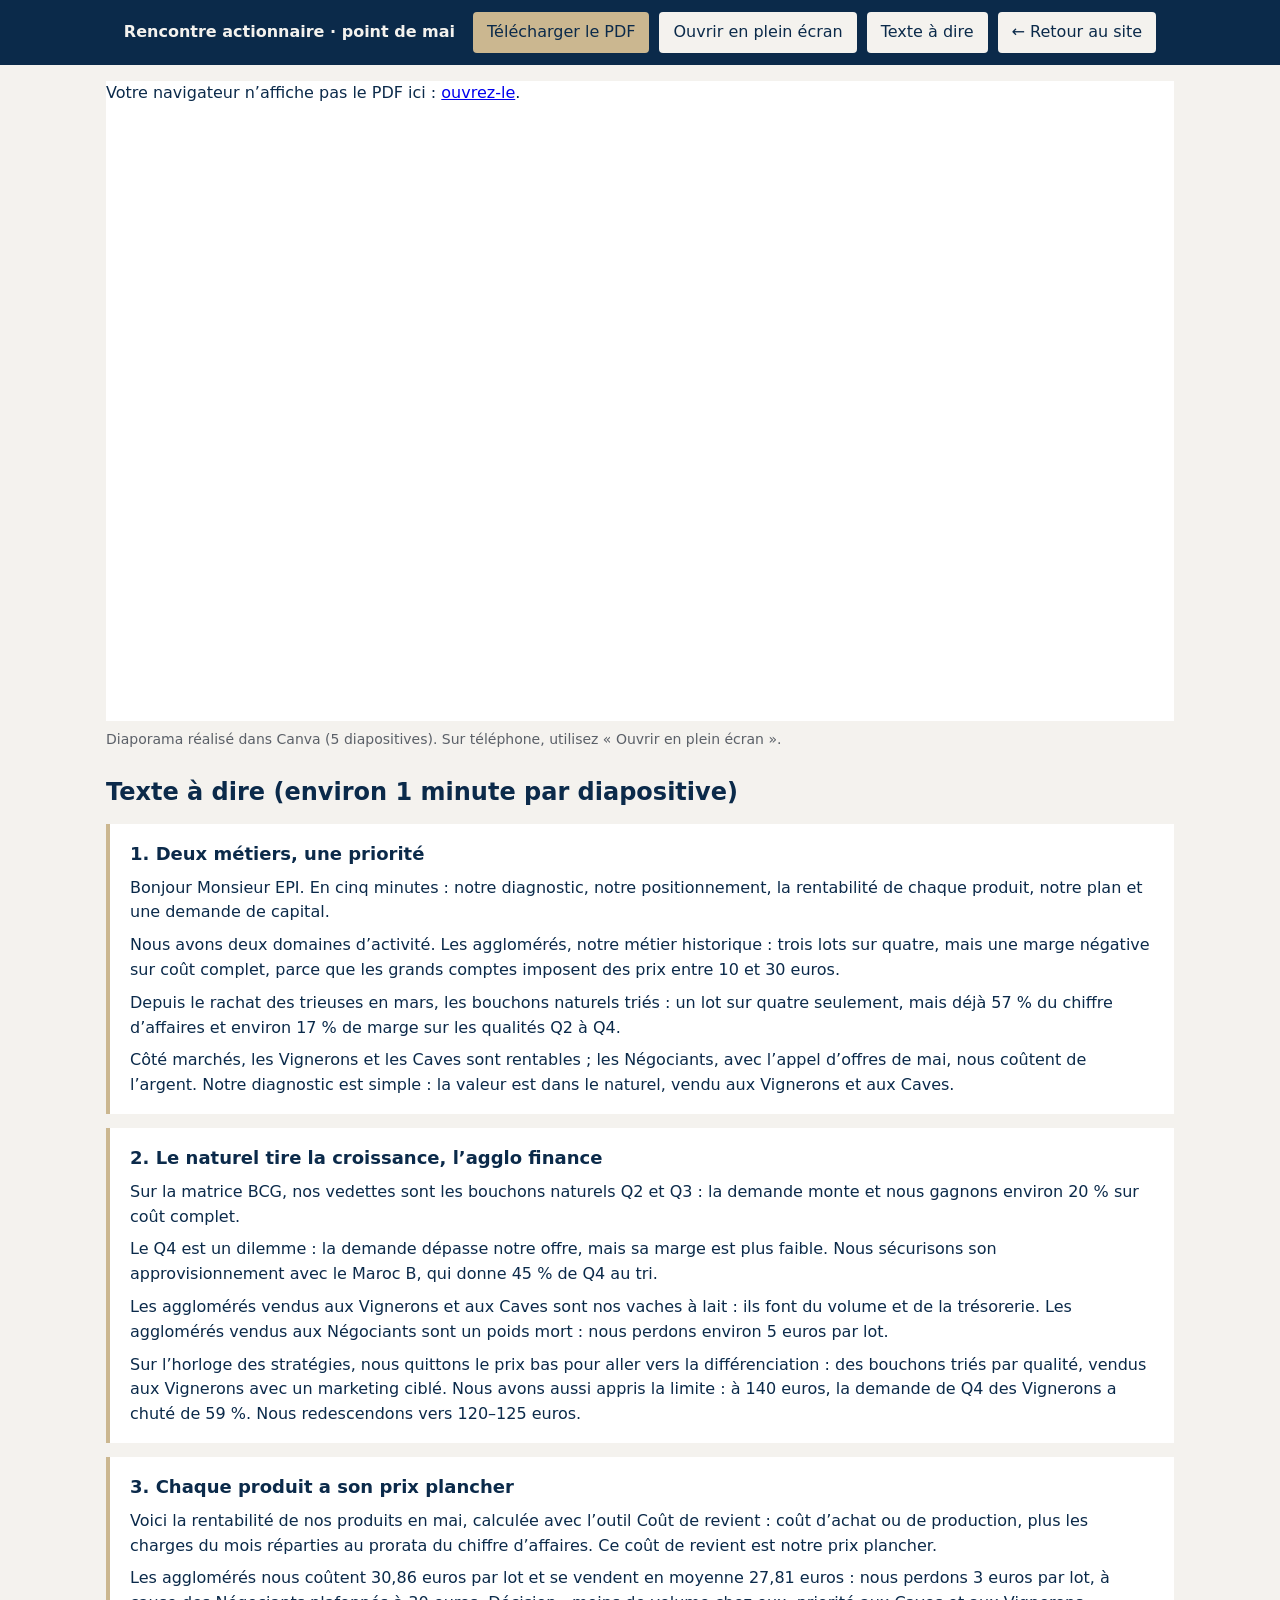
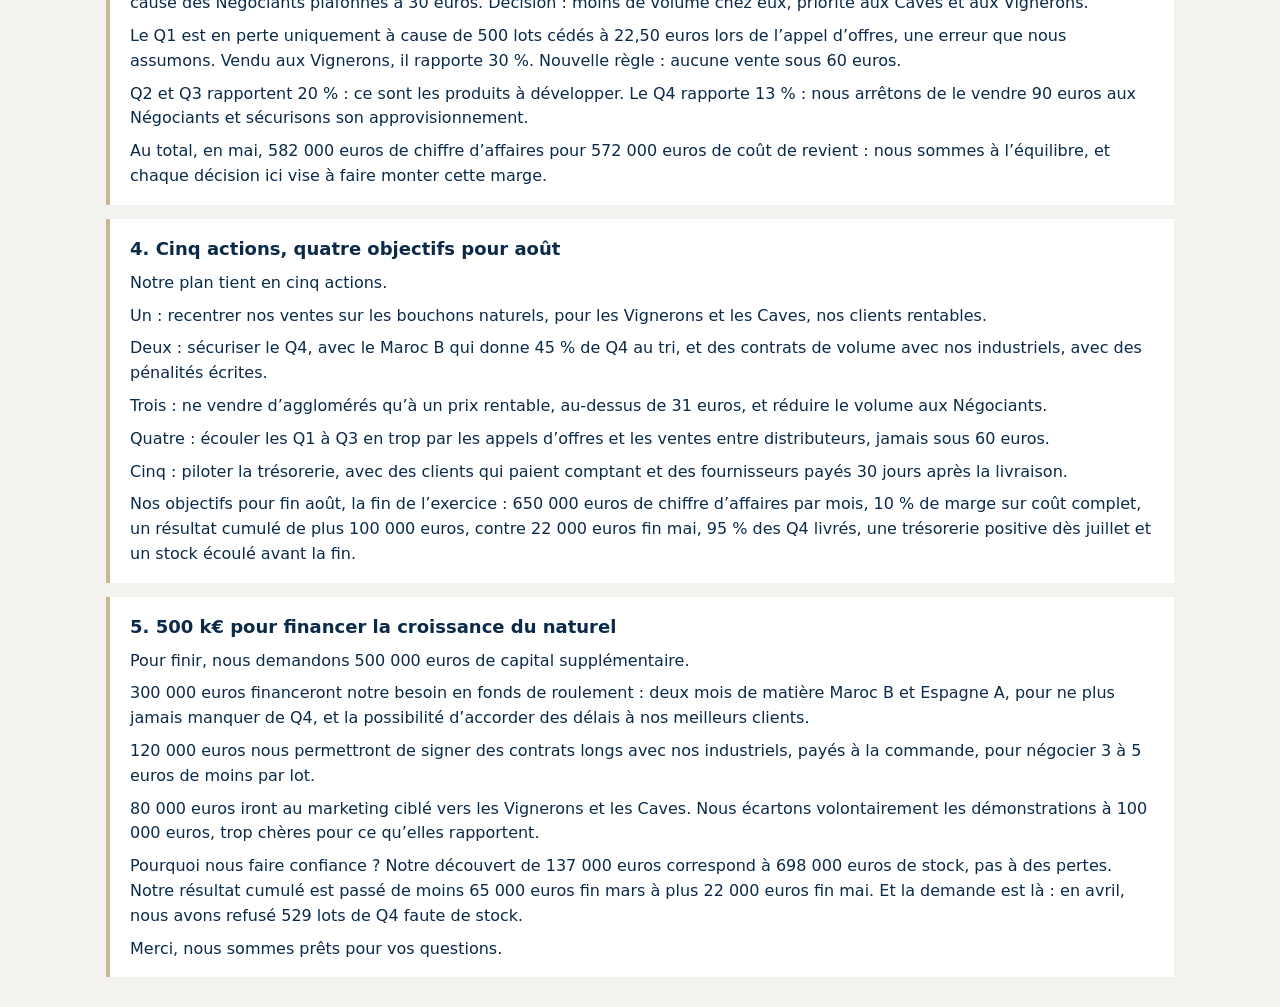
==== commit f059f0b3: "Diaporama actionnaire : version Canva (PDF) et texte à dire Co-Authored-By: Claude Opus 5.5 <noreply" ====
--- a/diaporama.html
+++ b/diaporama.html
@@ -1,223 +1,31 @@
 <!doctype html>
 <html lang="fr"><head><meta charset="utf-8"><meta name="viewport" content="width=device-width, initial-scale=1">
-<title>Rencontre actionnaire · point de mai</title>
-
+<title>Rencontre actionnaire</title>
 <style>
 * { margin: 0; box-sizing: border-box; }
-html, body { background: #3A3F46; }
-body { font: 32px/1.2 Arial, Helvetica, sans-serif; }
-.stage { width: 1920px; height: 1080px; position: relative; overflow: hidden; transform-origin: top left; }
-.stage > section { width: 1920px; height: 1080px; position: relative; overflow: hidden; }
-h1 { font-size: 96px; font-weight: 600 } h2 { font-size: 64px; font-weight: 600 } h3 { font-size: 44px; font-weight: 600 }
-table { width: 100%; border-collapse: collapse; }
-th, td { padding: .35em .6em; text-align: left; border-bottom: 2px solid #C9CBCF; }
-th { border-bottom: 2px solid #1F2329; }
-th { font-weight: 600; }
-.slot { position: relative; margin: 0 auto 24px; }
-.fadeup { animation: none !important; }
-.toolbar { position: sticky; top: 0; z-index: 5; display: flex; gap: 12px; align-items: center; justify-content: center; flex-wrap: wrap; padding: 12px 16px; background: #1F2329; font: 15px/1.3 system-ui, sans-serif; color: #F6F1E8; }
-.toolbar a, .toolbar button { font: inherit; color: #1F2329; background: #FAFAF7; border: 0; border-radius: 2px; padding: 8px 14px; text-decoration: none; cursor: pointer; }
-.toolbar .primary { background: #7A1F2B; color: #FAFAF7; }
-.notes { max-width: 980px; margin: 0 auto 48px; padding: 16px 20px; background: #FAFAF7; color: #1F2329; border-radius: 2px; font: 16px/1.5 system-ui, sans-serif; display: none; }
-.notes p + p { margin-top: 8px; }
-body.shownotes .notes { display: block; }
-@media print {
-  @page { size: 1920px 1080px; margin: 0; }
-  html, body { background: none; }
-  .toolbar, .notes { display: none !important; }
-  .slot { margin: 0; width: 1920px !important; height: 1080px !important; page-break-after: always; break-after: page; }
-  .stage { transform: none !important; }
-  .fadeup { animation: none !important; }
-}
-
-:root {
-  --ink: #1F2329;
-  --paper: #FAFAF7;
-  --wine: #7A1F2B;
-  --grey: #5B6068;
-  --rule: #C9CBCF;
-  --light: #ECECE8;
-}
-body { font-family: Arial, Helvetica, sans-serif; color: var(--ink); }
-section { padding: 112px 128px 160px; background: var(--paper); display: flex; flex-direction: column; }
-section.dark { background: var(--ink); }
-h1, h2, h3 { font-family: Arial, Helvetica, sans-serif; color: var(--ink); }
-h2 { font-size: 60px; font-weight: 700; line-height: 1.1; padding-bottom: 24px; border-bottom: 4px solid var(--wine); margin-bottom: 48px; }
-h3 { font-size: 32px; font-weight: 700; line-height: 1.2; }
-p { font-size: 28px; line-height: 1.35; color: var(--ink); }
-.kicker { font-size: 26px; color: var(--wine); font-weight: 700; margin-bottom: 12px; }
-.footer { position: absolute; left: 128px; bottom: 64px; width: 1664px; font-size: 24px; color: var(--grey); display: flex; justify-content: space-between; border-top: 2px solid var(--rule); padding-top: 14px; }
-.row { display: flex; gap: 64px; }
-.col { display: flex; flex-direction: column; gap: 24px; }
-.muted { color: var(--grey); }
-.small { font-size: 24px; color: var(--grey); }
-.wine { color: var(--wine); }
-.num { font-size: 64px; font-weight: 700; line-height: 1; color: var(--ink); }
-.num.wine { color: var(--wine); }
-.block { border-top: 2px solid var(--ink); padding-top: 20px; display: flex; flex-direction: column; gap: 18px; }
-.figs { display: flex; gap: 64px; }
-.fig { display: flex; flex-direction: column; gap: 6px; }
-.line { display: flex; justify-content: space-between; padding: 16px 0; border-bottom: 2px solid var(--rule); }
-.line p { font-size: 28px; }
-table.t { font-size: 26px; color: var(--ink); width: 1664px; }
-.grid2 { display: grid; grid-template-columns: 1fr 1fr; grid-template-rows: 1fr 1fr; width: 860px; height: 520px; border-top: 2px solid var(--ink); border-left: 2px solid var(--ink); }
-.cell { padding: 24px 28px; border-right: 2px solid var(--rule); border-bottom: 2px solid var(--rule); display: flex; flex-direction: column; gap: 10px; }
-.cell h3 { font-size: 30px; }
-.cell p { font-size: 25px; }
-.cell.key h3 { color: var(--wine); }
-.step { display: flex; gap: 24px; padding: 16px 0; border-bottom: 2px solid var(--rule); }
-.step .n { font-size: 30px; font-weight: 700; color: var(--grey); width: 84px; flex-shrink: 0; }
-.step.key .n { color: var(--wine); }
-.step p { font-size: 26px; }
-.goal { border-top: 2px solid var(--ink); padding-top: 14px; display: flex; flex-direction: column; gap: 6px; width: 320px; }
-.goal .num { font-size: 56px; }
-.bar { height: 16px; background: var(--wine); }
-.bar.grey { background: #8B9097; }
-.use { display: flex; flex-direction: column; gap: 10px; }
-.use .top { display: flex; justify-content: space-between; }
-section.dark h2, section.dark h3, section.dark p, section.dark .num { color: #F2F1EC; }
-section.dark h2 { border-bottom-color: #C9727C; }
-section.dark .kicker, section.dark .wine { color: #E3A0A8; }
-section.dark .small, section.dark .muted { color: #B9BCC2; }
-section.dark .footer { color: #B9BCC2; border-top-color: #4A4F57; }
-section.dark .line { border-bottom-color: #4A4F57; }
-section.dark .bar { background: #C9727C; }
-section.dark .bar.grey { background: #8B9097; }
+body { background: #F4F2EE; color: #0B2A4A; font: 16px/1.55 system-ui, -apple-system, Segoe UI, Arial, sans-serif; }
+.bar { position: sticky; top: 0; z-index: 2; display: flex; flex-wrap: wrap; gap: 10px; align-items: center; justify-content: center; padding: 12px 16px; background: #0B2A4A; color: #F4F2EE; }
+.bar b { margin-right: 8px; }
+.bar a { color: #0B2A4A; background: #F4F2EE; text-decoration: none; padding: 8px 14px; border-radius: 4px; }
+.bar a.main { background: #CBB790; }
+.wrap { max-width: 1100px; margin: 0 auto; padding: 16px; }
+.pdf { width: 100%; height: min(80vh, 640px); border: 0; background: #fff; display: block; }
+.hint { font-size: 14px; color: #5B6068; margin: 8px 0 24px; }
+h1 { font-size: 24px; margin: 24px 0 12px; }
+.note { background: #fff; border-left: 4px solid #CBB790; padding: 16px 20px; margin-bottom: 14px; }
+.note h2 { font-size: 18px; margin-bottom: 8px; }
+.note p + p { margin-top: 8px; }
 </style></head>
 <body>
-<div class="toolbar"><b>Rencontre actionnaire · point de mai</b>
-<a class="primary" href="diaporama-actionnaire.pdf" download>Télécharger le PDF</a>
-<button id="notesBtn">Afficher / masquer le texte à dire</button>
-<button id="printBtn">Imprimer</button>
+<div class="bar"><b>Rencontre actionnaire · point de mai</b>
+<a class="main" href="diaporama-actionnaire.pdf" download>Télécharger le PDF</a>
+<a href="diaporama-actionnaire.pdf" target="_blank" rel="noopener">Ouvrir en plein écran</a>
+<a href="#texte">Texte à dire</a>
 <a href="./">← Retour au site</a></div>
-<div class="slot"><div class="stage"><section id="diag">
-<p class="kicker">Point actionnaire · M. EPI · fin mai</p>
-<h2>Deux métiers, une priorité : la valeur</h2>
-<div class="row">
-<div class="col" style="width:1040px;gap:48px">
-<div class="block">
-<h3>DAS 1 · Bouchons agglomérés (négoce)</h3>
-<div class="figs">
-<div class="fig"><p class="num">75 %</p><p class="small">des lots vendus</p></div>
-<div class="fig"><p class="num">43 %</p><p class="small">du chiffre d’affaires</p></div>
-<div class="fig"><p class="num">−11 %</p><p class="small">marge sur coût complet</p></div>
+<div class="wrap">
+<object class="pdf" data="diaporama-actionnaire.pdf" type="application/pdf"><p>Votre navigateur n’affiche pas le PDF ici : <a href="diaporama-actionnaire.pdf">ouvrez-le</a>.</p></object>
+<p class="hint">Diaporama réalisé dans Canva (5 diapositives). Sur téléphone, utilisez « Ouvrir en plein écran ».</p>
+<h1 id="texte">Texte à dire (environ 1 minute par diapositive)</h1>
+<section class="note"><h2>1. Deux métiers, une priorité</h2><p>Bonjour Monsieur EPI. En cinq minutes : notre diagnostic, notre positionnement, la rentabilité de chaque produit, notre plan et une demande de capital.</p><p>Nous avons deux domaines d’activité. Les agglomérés, notre métier historique : trois lots sur quatre, mais une marge négative sur coût complet, parce que les grands comptes imposent des prix entre 10 et 30 euros.</p><p>Depuis le rachat des trieuses en mars, les bouchons naturels triés : un lot sur quatre seulement, mais déjà 57 % du chiffre d’affaires et environ 17 % de marge sur les qualités Q2 à Q4.</p><p>Côté marchés, les Vignerons et les Caves sont rentables ; les Négociants, avec l’appel d’offres de mai, nous coûtent de l’argent. Notre diagnostic est simple : la valeur est dans le naturel, vendu aux Vignerons et aux Caves.</p></section><section class="note"><h2>2. Le naturel tire la croissance, l’agglo finance</h2><p>Sur la matrice BCG, nos vedettes sont les bouchons naturels Q2 et Q3 : la demande monte et nous gagnons environ 20 % sur coût complet.</p><p>Le Q4 est un dilemme : la demande dépasse notre offre, mais sa marge est plus faible. Nous sécurisons son approvisionnement avec le Maroc B, qui donne 45 % de Q4 au tri.</p><p>Les agglomérés vendus aux Vignerons et aux Caves sont nos vaches à lait : ils font du volume et de la trésorerie. Les agglomérés vendus aux Négociants sont un poids mort : nous perdons environ 5 euros par lot.</p><p>Sur l’horloge des stratégies, nous quittons le prix bas pour aller vers la différenciation : des bouchons triés par qualité, vendus aux Vignerons avec un marketing ciblé. Nous avons aussi appris la limite : à 140 euros, la demande de Q4 des Vignerons a chuté de 59 %. Nous redescendons vers 120–125 euros.</p></section><section class="note"><h2>3. Chaque produit a son prix plancher</h2><p>Voici la rentabilité de nos produits en mai, calculée avec l’outil Coût de revient : coût d’achat ou de production, plus les charges du mois réparties au prorata du chiffre d’affaires. Ce coût de revient est notre prix plancher.</p><p>Les agglomérés nous coûtent 30,86 euros par lot et se vendent en moyenne 27,81 euros : nous perdons 3 euros par lot, à cause des Négociants plafonnés à 30 euros. Décision : moins de volume chez eux, priorité aux Caves et aux Vignerons.</p><p>Le Q1 est en perte uniquement à cause de 500 lots cédés à 22,50 euros lors de l’appel d’offres, une erreur que nous assumons. Vendu aux Vignerons, il rapporte 30 %. Nouvelle règle : aucune vente sous 60 euros.</p><p>Q2 et Q3 rapportent 20 % : ce sont les produits à développer. Le Q4 rapporte 13 % : nous arrêtons de le vendre 90 euros aux Négociants et sécurisons son approvisionnement.</p><p>Au total, en mai, 582 000 euros de chiffre d’affaires pour 572 000 euros de coût de revient : nous sommes à l’équilibre, et chaque décision ici vise à faire monter cette marge.</p></section><section class="note"><h2>4. Cinq actions, quatre objectifs pour août</h2><p>Notre plan tient en cinq actions.</p><p>Un : recentrer nos ventes sur les bouchons naturels, pour les Vignerons et les Caves, nos clients rentables.</p><p>Deux : sécuriser le Q4, avec le Maroc B qui donne 45 % de Q4 au tri, et des contrats de volume avec nos industriels, avec des pénalités écrites.</p><p>Trois : ne vendre d’agglomérés qu’à un prix rentable, au-dessus de 31 euros, et réduire le volume aux Négociants.</p><p>Quatre : écouler les Q1 à Q3 en trop par les appels d’offres et les ventes entre distributeurs, jamais sous 60 euros.</p><p>Cinq : piloter la trésorerie, avec des clients qui paient comptant et des fournisseurs payés 30 jours après la livraison.</p><p>Nos objectifs pour fin août, la fin de l’exercice : 650 000 euros de chiffre d’affaires par mois, 10 % de marge sur coût complet, un résultat cumulé de plus 100 000 euros, contre 22 000 euros fin mai, 95 % des Q4 livrés, une trésorerie positive dès juillet et un stock écoulé avant la fin.</p></section><section class="note"><h2>5. 500 k€ pour financer la croissance du naturel</h2><p>Pour finir, nous demandons 500 000 euros de capital supplémentaire.</p><p>300 000 euros financeront notre besoin en fonds de roulement : deux mois de matière Maroc B et Espagne A, pour ne plus jamais manquer de Q4, et la possibilité d’accorder des délais à nos meilleurs clients.</p><p>120 000 euros nous permettront de signer des contrats longs avec nos industriels, payés à la commande, pour négocier 3 à 5 euros de moins par lot.</p><p>80 000 euros iront au marketing ciblé vers les Vignerons et les Caves. Nous écartons volontairement les démonstrations à 100 000 euros, trop chères pour ce qu’elles rapportent.</p><p>Pourquoi nous faire confiance ? Notre découvert de 137 000 euros correspond à 698 000 euros de stock, pas à des pertes. Notre résultat cumulé est passé de moins 65 000 euros fin mars à plus 22 000 euros fin mai. Et la demande est là : en avril, nous avons refusé 529 lots de Q4 faute de stock.</p><p>Merci, nous sommes prêts pour vos questions.</p></section>
 </div>
-<p class="muted">Marché mature, prix tirés vers le bas par les grands comptes (10–30 €).</p>
-</div>
-<div class="block">
-<h3>DAS 2 · Bouchons naturels triés Q1–Q4 (depuis mars)</h3>
-<div class="figs">
-<div class="fig"><p class="num wine">25 %</p><p class="small">des lots vendus</p></div>
-<div class="fig"><p class="num wine">57 %</p><p class="small">du chiffre d’affaires</p></div>
-<div class="fig"><p class="num wine">+17 %</p><p class="small">marge Q2–Q4 sur coût complet</p></div>
-</div>
-<p class="muted">Demande en hausse, Q4 en rupture en avril : la valeur est ici.</p>
-</div>
-</div>
-<div class="col" style="width:560px;gap:0">
-<div class="block" style="gap:0">
-<h3 style="margin-bottom:8px">Marge par marché (mai)</h3>
-<div class="line"><p>Vignerons</p><p><b>+23 %</b></p></div>
-<div class="line"><p>Caves</p><p><b>+15 %</b></p></div>
-<div class="line"><p>Négociants + appel d’offres</p><p class="wine"><b>−25 %</b></p></div>
-<p class="small" style="margin-top:16px">Marge sur coût de revient complet, charges réparties au prorata du chiffre d’affaires.</p>
-</div>
-</div>
-</div>
-<div class="footer"><p>Mai : CA 582 k€ · 11 953 lots · résultat du mois +3,7 k€ · cumulé +22 k€</p><p>1 / 5</p></div>
-
-</section>
-</div></div><div class="notes"><b>Texte à dire · diapositive 1</b><p>Bonjour Monsieur EPI. En cinq minutes : notre diagnostic, notre positionnement, la rentabilité de chaque produit, notre plan et une demande de capital.</p><p>Nous avons deux domaines d’activité. Les agglomérés, notre métier historique : trois lots sur quatre, mais une marge négative sur coût complet, parce que les grands comptes imposent des prix entre 10 et 30 euros.</p><p>Depuis le rachat des trieuses en mars, les bouchons naturels triés : un lot sur quatre seulement, mais déjà 57 % du chiffre d’affaires et environ 17 % de marge sur les qualités Q2 à Q4.</p><p>Côté marchés, les Vignerons et les Caves sont rentables ; les Négociants, avec l’appel d’offres de mai, nous coûtent de l’argent. Notre diagnostic est simple : la valeur est dans le naturel, vendu aux Vignerons et aux Caves.</p></div><div class="slot"><div class="stage"><section id="bcg">
-<p class="kicker">Positionnement</p>
-<h2>Le naturel tire la croissance, l’agglo finance</h2>
-<div class="row" style="gap:96px">
-<div class="col" style="gap:12px;width:860px">
-<h3>Matrice BCG</h3>
-<p class="small">Vertical : croissance du marché · horizontal : part de marché relative</p>
-<div class="grid2">
-<div class="cell key"><h3>Vedettes</h3><p>Naturels Q2–Q3 : demande forte, marge 19–20 %.</p></div>
-<div class="cell"><h3>Dilemmes</h3><p>Q4 : demande supérieure à l’offre, marge 13 %. Q1 : petits volumes.</p></div>
-<div class="cell"><h3>Vaches à lait</h3><p>Agglos Vignerons et Caves : volume régulier, trésorerie.</p></div>
-<div class="cell"><h3>Poids morts</h3><p>Agglos Négociants : −5 € par lot, à réduire.</p></div>
-</div>
-</div>
-<div class="col" style="gap:0;width:708px">
-<h3 style="margin-bottom:12px">Horloge des stratégies</h3>
-<div class="step"><p class="n">2</p><p><b>Prix bas</b> · agglos aux Négociants (10–30 €) : on limite.</p></div>
-<div class="step"><p class="n">3</p><p><b>Hybride</b> · Caves : prix moyen, qualité triée. Aujourd’hui.</p></div>
-<div class="step key"><p class="n">4</p><p><b>Différenciation</b> · naturels triés aux Vignerons, marketing ciblé. <span class="wine"><b>Notre cible.</b></span></p></div>
-<div class="step"><p class="n">6–8</p><p><b>Zone d’échec</b> · prix trop haut sans valeur : Q4 à 140 € a fait chuter la demande de 59 %.</p></div>
-</div>
-</div>
-<div class="footer"><p>Q4 Vignerons : 470 lots à 120 € en avril, 193 lots à 140 € en mai</p><p>2 / 5</p></div>
-
-</section>
-</div></div><div class="notes"><b>Texte à dire · diapositive 2</b><p>Sur la matrice BCG, nos vedettes sont les bouchons naturels Q2 et Q3 : la demande monte et nous gagnons environ 20 % sur coût complet.</p><p>Le Q4 est un dilemme : la demande dépasse notre offre, mais sa marge est plus faible. Nous sécurisons son approvisionnement avec le Maroc B, qui donne 45 % de Q4 au tri.</p><p>Les agglomérés vendus aux Vignerons et aux Caves sont nos vaches à lait : ils font du volume et de la trésorerie. Les agglomérés vendus aux Négociants sont un poids mort : nous perdons environ 5 euros par lot.</p><p>Sur l’horloge des stratégies, nous quittons le prix bas pour aller vers la différenciation : des bouchons triés par qualité, vendus aux Vignerons avec un marketing ciblé. Nous avons aussi appris la limite : à 140 euros, la demande de Q4 des Vignerons a chuté de 59 %. Nous redescendons vers 120–125 euros.</p></div><div class="slot"><div class="stage"><section id="rentab">
-<p class="kicker">Rentabilité · outil Coût de revient, mai</p>
-<h2>Chaque produit a son prix plancher</h2>
-<table class="t">
-<tr><th style="width:12%">Produit</th><th style="width:16%;text-align:right">Prix plancher (coût de revient / lot)</th><th style="width:12%;text-align:right">Prix moyen</th><th style="width:12%;text-align:right">Marge / lot</th><th style="width:8%;text-align:right">Marge</th><th style="width:40%">Décision prise</th></tr>
-<tr><td>Agglomérés</td><td style="text-align:right">30,86 €</td><td style="text-align:right">27,81 €</td><td style="text-align:right;color:#7A1F2B">−3,04 €</td><td style="text-align:right;color:#7A1F2B">−11 %</td><td>Moins de volume aux Négociants (30 € max) ; priorité aux Caves (40 €) et Vignerons (55 €)</td></tr>
-<tr><td>Q1</td><td style="text-align:right">87,59 €</td><td style="text-align:right">75,24 €</td><td style="text-align:right;color:#7A1F2B">−12,35 €</td><td style="text-align:right;color:#7A1F2B">−16 %</td><td>Perte due à 500 lots cédés à 22,50 € ; aux Vignerons, +30 %. Plus aucune vente sous 60 €</td></tr>
-<tr><td>Q2</td><td style="text-align:right">109,47 €</td><td style="text-align:right">137,32 €</td><td style="text-align:right">+27,85 €</td><td style="text-align:right">+20 %</td><td>Produit à développer : Vignerons et Caves</td></tr>
-<tr><td>Q3</td><td style="text-align:right">106,10 €</td><td style="text-align:right">130,70 €</td><td style="text-align:right">+24,60 €</td><td style="text-align:right">+19 %</td><td>Produit à développer ; surplus revendu 65 € minimum aux distributeurs</td></tr>
-<tr><td>Q4</td><td style="text-align:right">96,67 €</td><td style="text-align:right">110,73 €</td><td style="text-align:right">+14,06 €</td><td style="text-align:right">+13 %</td><td>Plus de Q4 aux Négociants (90 €) ; 120–125 € aux Vignerons ; Maroc B pour l’offre</td></tr>
-</table>
-<p class="small" style="margin-top:28px">Coût de revient complet = coût d’achat ou de production (matière + 2 € de tri) + charges du mois réparties au prorata du CA. Pour écouler un surplus, le plancher est le coût variable + taxe : ≈ 60 € (Q1–Q4), ≈ 21 € (agglos).</p>
-<div class="footer"><p>Mai : CA 582 k€ · coût de revient 572 k€ · résultat analytique +10 k€ (1,8 %)</p><p>3 / 5</p></div>
-
-</section>
-</div></div><div class="notes"><b>Texte à dire · diapositive 3</b><p>Voici la rentabilité de nos produits en mai, calculée avec l’outil Coût de revient : coût d’achat ou de production, plus les charges du mois réparties au prorata du chiffre d’affaires. Ce coût de revient est notre prix plancher.</p><p>Les agglomérés nous coûtent 30,86 euros par lot et se vendent en moyenne 27,81 euros : nous perdons 3 euros par lot, à cause des Négociants plafonnés à 30 euros. Décision : moins de volume chez eux, priorité aux Caves et aux Vignerons.</p><p>Le Q1 est en perte uniquement à cause de 500 lots cédés à 22,50 euros lors de l’appel d’offres, une erreur que nous assumons. Vendu aux Vignerons, il rapporte 30 %. Nouvelle règle : aucune vente sous 60 euros.</p><p>Q2 et Q3 rapportent 20 % : ce sont les produits à développer. Le Q4 rapporte 13 % : nous arrêtons de le vendre 90 euros aux Négociants et sécurisons son approvisionnement.</p><p>Au total, en mai, 582 000 euros de chiffre d’affaires pour 572 000 euros de coût de revient : nous sommes à l’équilibre, et chaque décision ici vise à faire monter cette marge.</p></div><div class="slot"><div class="stage"><section id="plan">
-<p class="kicker">Plan d’actions à moyen terme</p>
-<h2>Cinq actions, quatre objectifs pour août</h2>
-<div class="row" style="gap:96px">
-<div class="col" style="width:900px;gap:0">
-<div class="step"><p class="n" style="width:48px">1</p><p><b>Recentrer les ventes</b> sur les naturels pour les Vignerons et les Caves.</p></div>
-<div class="step"><p class="n" style="width:48px">2</p><p><b>Sécuriser le Q4</b> : Maroc B (45 % de Q4 au tri) et contrats de volume avec pénalités.</p></div>
-<div class="step"><p class="n" style="width:48px">3</p><p><b>Agglos rentables seulement</b> : prix au-dessus de 31 €, volume réduit aux Négociants.</p></div>
-<div class="step"><p class="n" style="width:48px">4</p><p><b>Écouler le surplus Q1–Q3</b> : appels d’offres et distributeurs, 60 € minimum.</p></div>
-<div class="step"><p class="n" style="width:48px">5</p><p><b>Piloter la trésorerie</b> : clients comptant, fournisseurs 30 jours après livraison.</p></div>
-</div>
-<div class="col" style="width:668px;gap:36px">
-<div class="row" style="gap:28px">
-<div class="goal"><p class="num">650 k€</p><p class="small">CA mensuel (mai : 582 k€)</p></div>
-<div class="goal"><p class="num">10 %</p><p class="small">marge sur coût complet (mai : 1,8 %)</p></div>
-</div>
-<div class="row" style="gap:28px">
-<div class="goal"><p class="num wine">+100 k€</p><p class="small">résultat cumulé fin août (fin mai : +22 k€)</p></div>
-<div class="goal"><p class="num">95 %</p><p class="small">Q4 livrés (avril : 59 %, mai : 100 %)</p></div>
-</div>
-<p class="small">Et une trésorerie positive dès juillet, avec un stock écoulé avant la fin du jeu.</p>
-</div>
-</div>
-<div class="footer"><p>Objectifs à fin août, fin de l’exercice</p><p>4 / 5</p></div>
-
-</section>
-</div></div><div class="notes"><b>Texte à dire · diapositive 4</b><p>Notre plan tient en cinq actions.</p><p>Un : recentrer nos ventes sur les bouchons naturels, pour les Vignerons et les Caves, nos clients rentables.</p><p>Deux : sécuriser le Q4, avec le Maroc B qui donne 45 % de Q4 au tri, et des contrats de volume avec nos industriels, avec des pénalités écrites.</p><p>Trois : ne vendre d’agglomérés qu’à un prix rentable, au-dessus de 31 euros, et réduire le volume aux Négociants.</p><p>Quatre : écouler les Q1 à Q3 en trop par les appels d’offres et les ventes entre distributeurs, jamais sous 60 euros.</p><p>Cinq : piloter la trésorerie, avec des clients qui paient comptant et des fournisseurs payés 30 jours après la livraison.</p><p>Nos objectifs pour fin août, la fin de l’exercice : 650 000 euros de chiffre d’affaires par mois, 10 % de marge sur coût complet, un résultat cumulé de plus 100 000 euros, contre 22 000 euros fin mai, 95 % des Q4 livrés, une trésorerie positive dès juillet et un stock écoulé avant la fin.</p></div><div class="slot"><div class="stage"><section id="capital" class="dark">
-<p class="kicker">Demande de capitalisation</p>
-<h2>500 k€ pour financer la croissance du naturel</h2>
-<div class="row" style="gap:96px">
-<div class="col" style="width:800px;gap:36px">
-<div class="use"><div class="top"><p><b>Stock et délais clients (BFR)</b></p><p><b>300 k€</b></p></div><div class="bar" style="width:800px"></div><p class="small">Deux mois de matière Maroc B / Espagne A pour ne plus manquer de Q4</p></div>
-<div class="use"><div class="top"><p><b>Contrats fournisseurs long terme</b></p><p><b>120 k€</b></p></div><div class="bar grey" style="width:320px"></div><p class="small">Payer à la commande pour négocier 3 à 5 € de moins par lot</p></div>
-<div class="use"><div class="top"><p><b>Marketing ciblé Vignerons et Caves</b></p><p><b>80 k€</b></p></div><div class="bar grey" style="width:213px"></div><p class="small">E-mailing et visites d’usine, pas de démonstrations à 100 k€</p></div>
-</div>
-<div class="col" style="width:768px;gap:0">
-<h3 style="margin-bottom:8px">Pourquoi nous faire confiance</h3>
-<div class="line" style="display:block"><p><b>Notre découvert, c’est du stock, pas des pertes :</b> 698 k€ de stock pour 137 k€ de découvert fin mai.</p></div>
-<div class="line" style="display:block"><p><b>Une activité redevenue bénéficiaire :</b> résultat cumulé de +22 k€ fin mai, après −65 k€ fin mars.</p></div>
-<div class="line" style="display:block"><p><b>Une demande que nous ne servons pas encore :</b> 529 Q4 perdus en avril, 20 % de marge sur Q2–Q3.</p></div>
-</div>
-</div>
-<div class="footer"><p>Merci · vos questions</p><p>5 / 5</p></div>
-
-</section>
-</div></div><div class="notes"><b>Texte à dire · diapositive 5</b><p>Pour finir, nous demandons 500 000 euros de capital supplémentaire.</p><p>300 000 euros financeront notre besoin en fonds de roulement : deux mois de matière Maroc B et Espagne A, pour ne plus jamais manquer de Q4, et la possibilité d’accorder des délais à nos meilleurs clients.</p><p>120 000 euros nous permettront de signer des contrats longs avec nos industriels, payés à la commande, pour négocier 3 à 5 euros de moins par lot.</p><p>80 000 euros iront au marketing ciblé vers les Vignerons et les Caves. Nous écartons volontairement les démonstrations à 100 000 euros, trop chères pour ce qu’elles rapportent.</p><p>Pourquoi nous faire confiance ? Notre découvert de 137 000 euros correspond à 698 000 euros de stock, pas à des pertes. Notre résultat cumulé est passé de moins 65 000 euros fin mars à plus 22 000 euros fin mai. Et la demande est là : en avril, nous avons refusé 529 lots de Q4 faute de stock.</p><p>Merci, nous sommes prêts pour vos questions.</p></div>
-<script>
-function fit(){ const w=Math.min(window.innerWidth-32,1600); const k=w/1920;
-  document.querySelectorAll('.slot').forEach(s=>{s.style.width=1920*k+'px'; s.style.height=1080*k+'px'; s.firstElementChild.style.transform='scale('+k+')';}); }
-window.addEventListener('resize',fit); fit();
-document.getElementById('notesBtn').onclick=()=>{document.body.classList.toggle('shownotes'); fit();};
-document.getElementById('printBtn').onclick=()=>window.print();
-</script>
 </body></html>
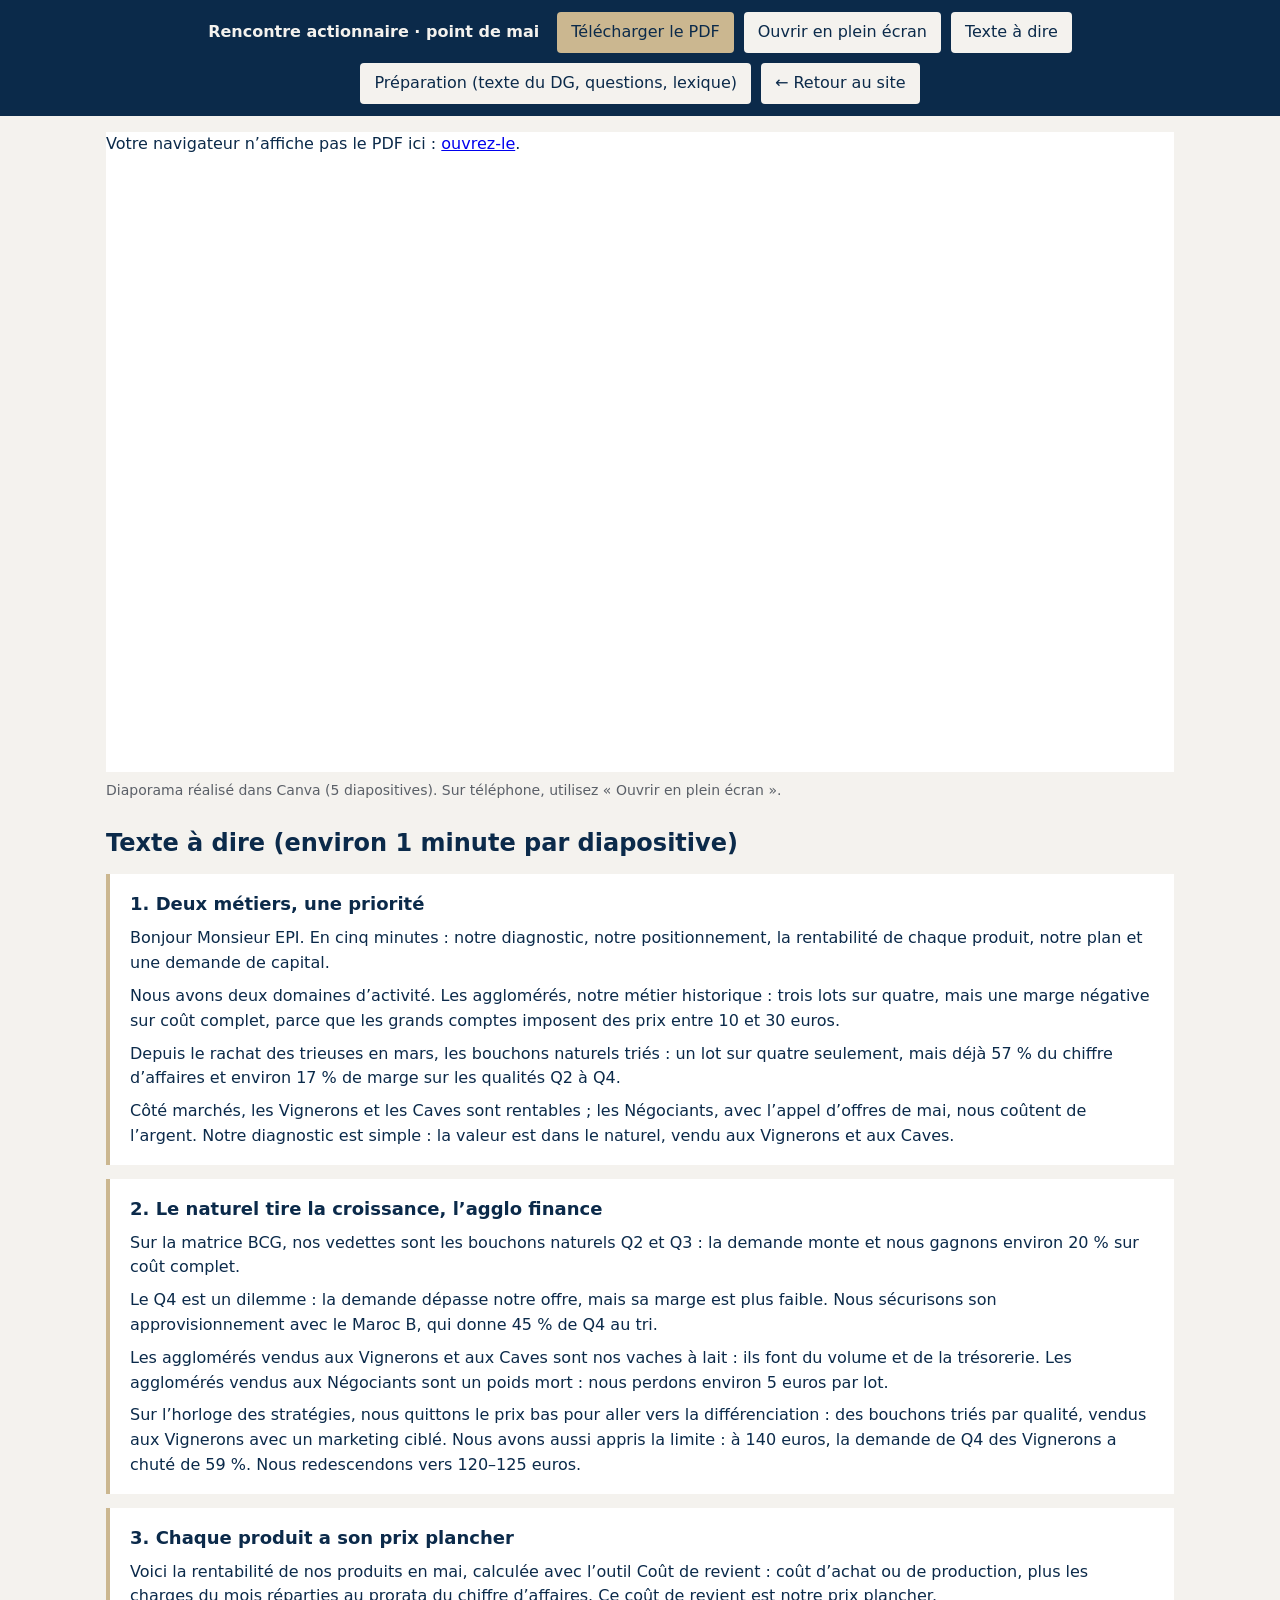
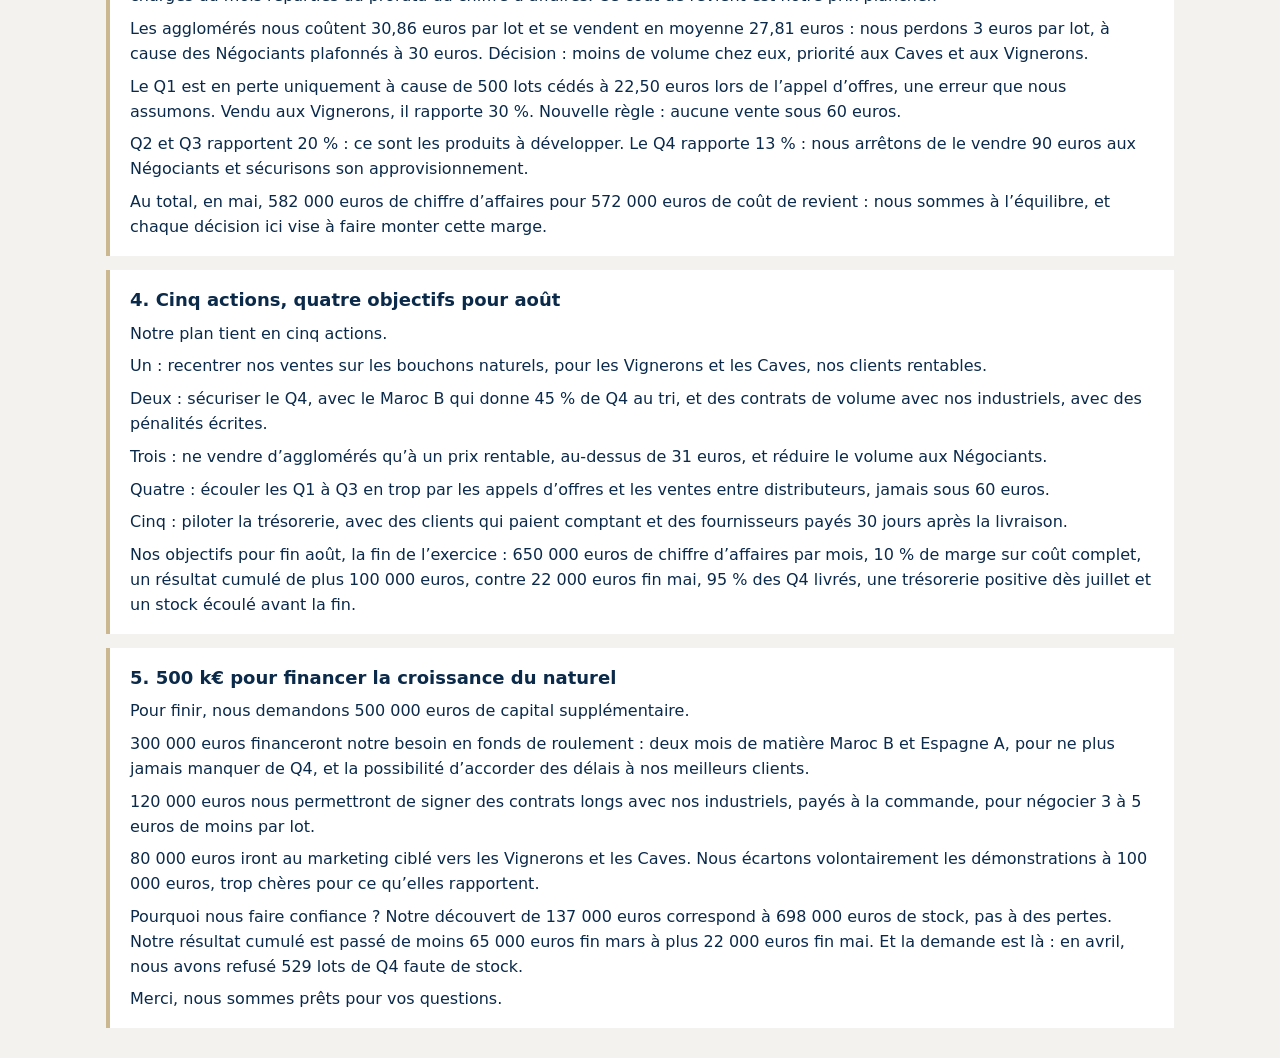
==== commit 29bba103: "v2.16 : page Préparation oral (texte du DG, 53 questions-réponses, lexique) Co-Authored-By: Claude O" ====
--- a/diaporama.html
+++ b/diaporama.html
@@ -21,6 +21,7 @@
 <a class="main" href="diaporama-actionnaire.pdf" download>Télécharger le PDF</a>
 <a href="diaporama-actionnaire.pdf" target="_blank" rel="noopener">Ouvrir en plein écran</a>
 <a href="#texte">Texte à dire</a>
+<a href="preparation.html">Préparation (texte du DG, questions, lexique)</a>
 <a href="./">← Retour au site</a></div>
 <div class="wrap">
 <object class="pdf" data="diaporama-actionnaire.pdf" type="application/pdf"><p>Votre navigateur n’affiche pas le PDF ici : <a href="diaporama-actionnaire.pdf">ouvrez-le</a>.</p></object>
